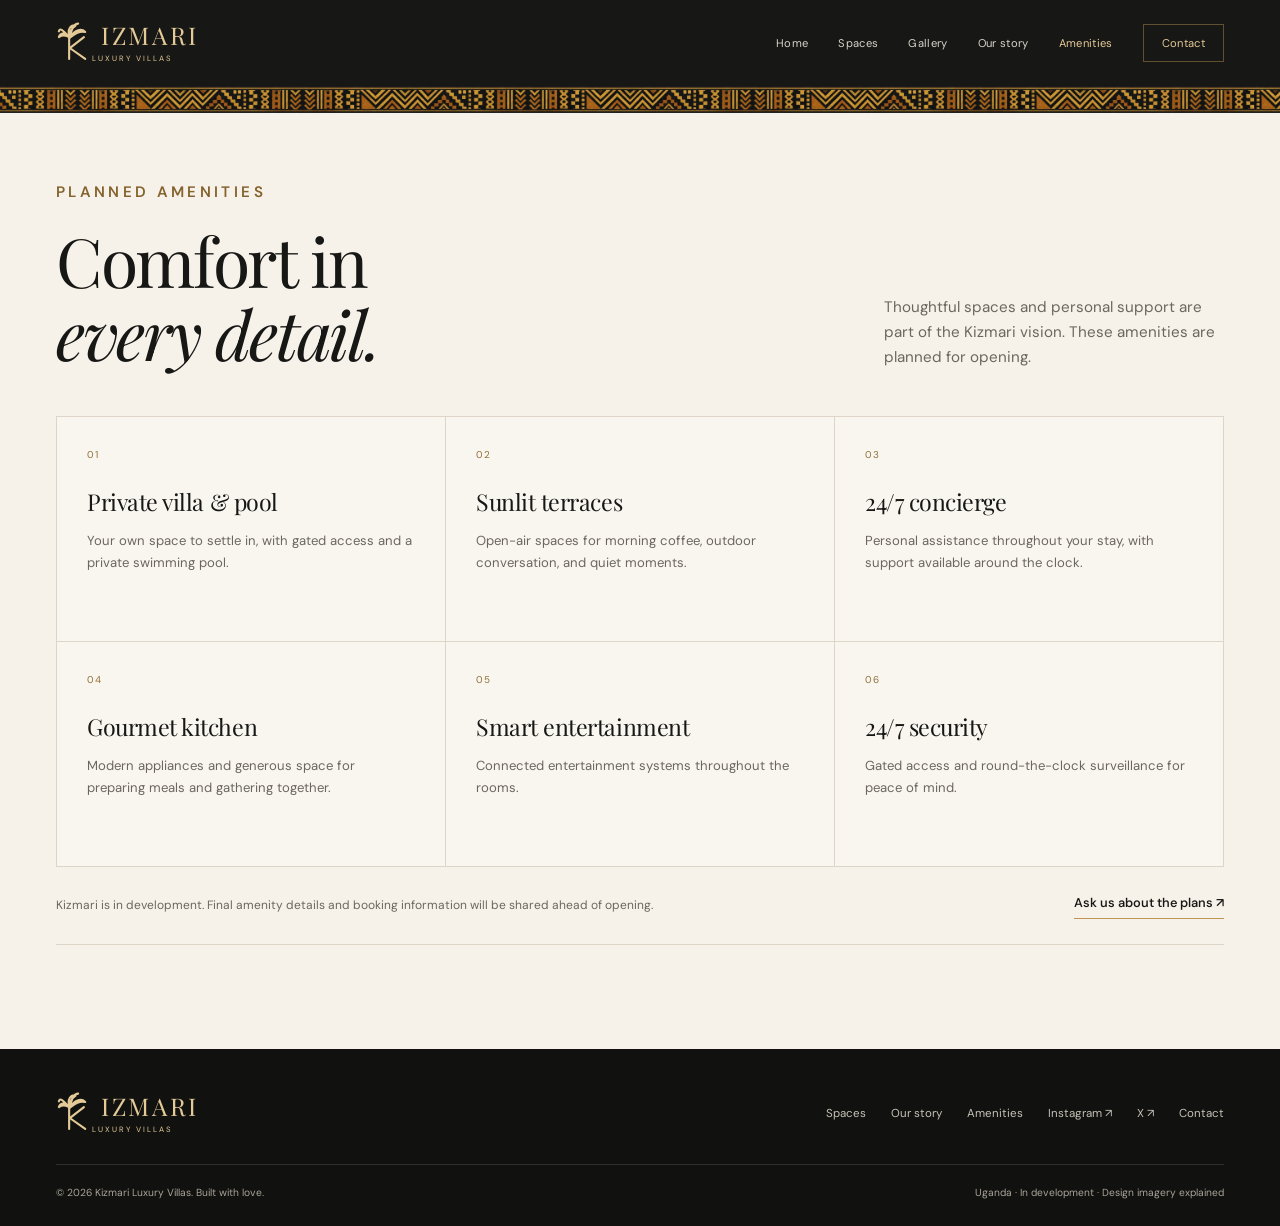
==== amenities.html @ 24302a1a "Revamp Kizmari into separate pages with African-inspired branding Refresh the existing GitHub Pages " ====
<!doctype html><html lang="en"><head><meta charset="utf-8"><meta name="viewport" content="width=device-width,initial-scale=1"><meta name="theme-color" content="#171715"><title>Planned Amenities | Kizmari Luxury Villas</title><meta name="description" content="Discover the planned Kizmari amenities: private villa and pool, sunlit terraces, 24/7 concierge, gourmet kitchen, smart entertainment, and 24/7 security."><link rel="canonical" href="https://kizmariluxuryvillas.com/amenities.html"><meta property="og:type" content="website"><meta property="og:site_name" content="Kizmari Luxury Villas"><meta property="og:title" content="Planned Amenities | Kizmari Luxury Villas"><meta property="og:description" content="Discover the planned Kizmari amenities: private villa and pool, sunlit terraces, 24/7 concierge, gourmet kitchen, smart entertainment, and 24/7 security."><meta property="og:url" content="https://kizmariluxuryvillas.com/amenities.html"><meta property="og:image" content="https://kizmariluxuryvillas.com/kizmari-villa.webp"><meta name="twitter:card" content="summary_large_image"><link rel="icon" href="kizmari-mark.svg" type="image/svg+xml"><link rel="preconnect" href="https://fonts.googleapis.com"><link rel="preconnect" href="https://fonts.gstatic.com" crossorigin><link href="https://fonts.googleapis.com/css2?family=DM+Sans:wght@400;450;500;550;600;650&family=Playfair+Display:ital,wght@0,400;0,500;0,600;1,400;1,500&display=swap" rel="stylesheet"><link rel="stylesheet" href="styles.css"><script src="site.js" defer></script></head><body><a class="skip" href="#main">Skip to content</a><header class="site-header">
    <div class="wrap nav">
      <a class="brand" href="index.html" aria-label="Kizmari Luxury Villas home"><img class="brand-mark" src="kizmari-mark.svg" width="43" height="45" alt="K"><span class="wordmark">IZMARI<small>LUXURY VILLAS</small></span></a>
      <button class="menu-button" type="button" aria-controls="navigation" aria-expanded="false" id="menu-toggle">Menu +</button>
      <nav class="nav-links" id="navigation" aria-label="Main navigation"><a href="index.html">Home</a><a href="spaces.html">Spaces</a><a href="gallery.html">Gallery</a><a href="story.html">Our story</a><a href="amenities.html" aria-current="page">Amenities</a><a href="contact.html" class="nav-contact">Contact</a></nav>
    </div>
    <div class="pattern" aria-hidden="true"></div>
  </header><main class="page-main" id="main"><section class="section" aria-labelledby="amenities-title"><div class="wrap"><div class="section-intro"><div><p class="eyebrow">Planned amenities</p><h1 class="page-title" id="amenities-title">Comfort in<br><em>every detail.</em></h1></div><p>Thoughtful spaces and personal support are part of the Kizmari vision. These amenities are planned for opening.</p></div><div class="amenity-grid">
<article class="amenity"><span class="amenity-number">01</span><h2>Private villa &amp; pool</h2><p>Your own space to settle in, with gated access and a private swimming pool.</p></article>
<article class="amenity"><span class="amenity-number">02</span><h2>Sunlit terraces</h2><p>Open-air spaces for morning coffee, outdoor conversation, and quiet moments.</p></article>
<article class="amenity"><span class="amenity-number">03</span><h2>24/7 concierge</h2><p>Personal assistance throughout your stay, with support available around the clock.</p></article>
<article class="amenity"><span class="amenity-number">04</span><h2>Gourmet kitchen</h2><p>Modern appliances and generous space for preparing meals and gathering together.</p></article>
<article class="amenity"><span class="amenity-number">05</span><h2>Smart entertainment</h2><p>Connected entertainment systems throughout the rooms.</p></article>
<article class="amenity"><span class="amenity-number">06</span><h2>24/7 security</h2><p>Gated access and round-the-clock surveillance for peace of mind.</p></article>
</div><div class="amenities-footer"><p>Kizmari is in development. Final amenity details and booking information will be shared ahead of opening.</p><a class="text-link" href="contact.html">Ask us about the plans ↗</a></div></div></section></main><footer><div class="wrap"><div class="footer-top"><a class="brand" href="index.html" aria-label="Kizmari Luxury Villas home"><img class="brand-mark" src="kizmari-mark.svg" width="43" height="45" alt="K"><span class="wordmark">IZMARI<small>LUXURY VILLAS</small></span></a><nav class="footer-links" aria-label="Footer navigation"><a href="spaces.html">Spaces</a><a href="story.html">Our story</a><a href="amenities.html">Amenities</a><a href="https://www.instagram.com/kizmariluxuryvillas/" target="_blank" rel="noopener noreferrer">Instagram ↗</a><a href="https://x.com/KizmariLuxury" target="_blank" rel="noopener noreferrer">X ↗</a><a href="contact.html">Contact</a></nav></div><div class="footer-bottom"><p>© <span id="copyright-year" style="display:inline">2026</span> Kizmari Luxury Villas. Built with love.</p><span>Uganda · In development · <a href="contact.html#questions">Design imagery explained</a></span></div></div></footer><script type="application/ld+json">{"@context": "https://schema.org", "@type": "Organization", "name": "Kizmari Luxury Villas", "url": "https://kizmariluxuryvillas.com/", "description": "A family villa project taking shape in Uganda.", "email": "hello@kizmariluxuryvillas.com", "sameAs": ["https://www.instagram.com/kizmariluxuryvillas/", "https://x.com/KizmariLuxury"]}</script></body></html>
---- styles.css ----
:root{--ink:#171715;--paper:#f6f2ea;--cream:#eae4d9;--gold:#bd9753;--gold-light:#e4ca97;--muted:#6b675f;--line:#dcd5c8;--serif:'Playfair Display',Georgia,serif;--sans:'DM Sans',Arial,sans-serif}
    *{box-sizing:border-box}html{scroll-behavior:smooth;scroll-padding-top:112px}body{margin:0;background:var(--paper);color:var(--ink);font-family:var(--sans);font-size:16px;line-height:1.65}body.modal-open{overflow:hidden}button,input{font:inherit}button,a{-webkit-tap-highlight-color:transparent}a{color:inherit}button{cursor:pointer}a:focus-visible,button:focus-visible,summary:focus-visible{outline:3px solid var(--gold);outline-offset:6px}img{display:block;width:100%;height:auto}h1,h2,h3,p{margin:0}h1,h2,h3{font-family:var(--serif);font-weight:400}h2{font-size:clamp(2.4rem,4.5vw,4.3rem);line-height:1.15;letter-spacing:-.035em}h2 em{font-weight:400}h3{font-size:1.65rem;line-height:1.25}.wrap{width:min(1280px,calc(100% - 112px));margin:auto}.eyebrow{text-transform:uppercase;font-size:.66rem;font-weight:600;letter-spacing:.22em;line-height:1.5}.gold{color:var(--gold-light)}.section{padding:104px 0}.section-intro{display:flex;align-items:end;justify-content:space-between;gap:40px;margin-bottom:46px}.section-intro h2{max-width:630px}.section-intro p{max-width:340px;color:var(--muted);font-size:.95rem}.section-intro .eyebrow{margin-bottom:20px;color:#84632d}.skip{position:fixed;top:10px;left:10px;z-index:1000;background:var(--paper);padding:10px 20px;transform:translateY(-150%)}.skip:focus{transform:translateY(0)}.button{display:inline-flex;align-items:center;justify-content:center;gap:24px;min-height:49px;padding:13px 24px;border:1px solid var(--gold);font-size:.72rem;font-weight:600;letter-spacing:.06em;text-decoration:none;transition:background .2s,color .2s}.button.filled{background:var(--gold-light);border-color:var(--gold-light);color:var(--ink)}.button.filled:hover{background:#f0dcb7}.button.outline{color:var(--paper);border-color:#ffffff60}.button.outline:hover{background:#ffffff16}.text-link{display:inline-flex;align-items:center;gap:18px;font-size:.8rem;font-weight:550;text-decoration:none;border-bottom:1px solid var(--gold);padding-bottom:5px}.text-link:hover{color:#88622c}.pattern{height:27px;background:var(--ink) url('kizmari-african-print.webp') center/auto 100% repeat-x}.site-header{position:sticky;top:0;z-index:50;background:var(--ink);color:var(--paper)}.nav{display:flex;align-items:center;justify-content:space-between;gap:25px;height:86px}.brand{display:flex;align-items:center;text-decoration:none;gap:2px;flex-shrink:0;color:var(--gold-light)}.brand-mark{width:43px;height:45px;flex-shrink:0}.wordmark{font-family:var(--serif);font-size:1.52rem;letter-spacing:.11em;line-height:1}.wordmark small{display:block;font-family:var(--sans);font-size:.48rem;letter-spacing:.26em;margin:8px 0 0 -36px;text-align:center}.nav-links{display:flex;align-items:center;gap:30px}.nav-links>a{font-size:.7rem;text-decoration:none;letter-spacing:.03em;color:#d7d3ca;white-space:nowrap}.nav-links>a:hover,.nav-links>a[aria-current]{color:var(--gold-light)}.nav-links .nav-contact{border:1px solid #bd975370;padding:9px 18px;color:var(--gold-light)}.menu-button{display:none;color:var(--paper);background:none;border:1px solid #ffffff45;padding:7px 12px;font-size:.8rem}.hero{min-height:min(760px,calc(100svh - 113px));position:relative;background:var(--ink);color:#fff;display:grid;align-items:end;isolation:isolate;overflow:hidden}.hero-image{position:absolute;inset:0;width:100%;height:100%;object-fit:cover;object-position:center 45%;z-index:-2}.hero:after{content:'';position:absolute;inset:0;background:linear-gradient(90deg,rgba(13,15,14,.76),rgba(13,15,14,.28) 65%,rgba(13,15,14,.1)),linear-gradient(0deg,rgba(13,15,14,.5),transparent 50%);z-index:-1}.hero-content{padding:95px 0 72px}.hero-kicker{display:flex;align-items:center;gap:12px;margin-bottom:24px;color:var(--gold-light)}.hero-kicker:before{content:'';width:32px;height:1px;background:var(--gold-light)}h1{font-size:clamp(3.3rem,6.3vw,6.2rem);line-height:1.04;letter-spacing:-.045em;max-width:820px}h1 em{color:#f1ddba}.hero-copy{max-width:420px;margin-top:26px;color:#efeee8;font-size:.95rem}.hero-actions{display:flex;gap:14px;flex-wrap:wrap;margin-top:30px}.hero-bottom{display:flex;justify-content:space-between;align-items:center;margin-top:62px;font-size:.65rem;color:#ddd9d0;gap:24px;letter-spacing:.035em}.hero-note{padding:6px 12px;border:1px solid #ffffff40;border-radius:2px;font-size:.6rem;letter-spacing:.05em}.intro{display:grid;grid-template-columns:1fr 1.6fr;gap:100px;padding:83px 0;border-bottom:1px solid var(--line)}.intro-label{max-width:240px}.intro-label p{font-size:.8rem;color:var(--muted);margin-top:16px}.intro h2{font-size:clamp(2rem,3.2vw,3.15rem)}.intro .body{margin-top:24px;max-width:630px;color:var(--muted);font-size:.95rem}.status-inline{display:flex;gap:8px;align-items:center;margin-top:25px;font-size:.72rem;color:#7d602e}.status-inline:before{content:'';height:5px;width:5px;background:var(--gold);border-radius:50%}.spaces{padding-bottom:85px}.space-grid{display:grid;grid-template-columns:1.3fr 1fr 1fr;gap:24px}.space-card{margin:0}.space-card:first-child{grid-row:span 2}.space-image{position:relative;overflow:hidden;background:var(--cream)}.space-image img{height:215px;object-fit:cover;transition:transform .6s}.space-card:first-child .space-image img{height:550px}.space-card:first-child .space-image{border-radius:140px 140px 0 0}.space-card:hover img{transform:scale(1.035)}.space-card figcaption{padding:16px 0 0}.space-card h3{font-size:1.45rem}.space-card p{font-size:.78rem;color:var(--muted);margin-top:7px;max-width:330px}.image-label{position:absolute;bottom:12px;left:12px;background:#171715dc;color:#f9f5ed;padding:4px 9px;font-size:.56rem;letter-spacing:.04em;z-index:1}.space-note{display:flex;justify-content:space-between;gap:28px;align-items:center;margin-top:36px;border-top:1px solid var(--line);padding-top:23px}.space-note p{max-width:680px;font-size:.75rem;color:var(--muted)}.story-section{background:var(--ink);color:var(--paper);overflow:hidden}.story-grid{display:grid;grid-template-columns:1fr 1fr;gap:90px;align-items:center}.story-visual{position:relative;padding:0 0 36px 28px}.story-visual:before{content:'';position:absolute;left:0;top:32px;bottom:0;width:42%;background:url('kizmari-african-print.webp') center/auto 95px repeat;opacity:.65}.story-visual img{position:relative;height:560px;object-fit:cover;border-radius:200px 200px 0 0}.story-copy .eyebrow{margin-bottom:22px}.story-copy h2{font-size:clamp(2.4rem,4vw,3.9rem)}.story-copy p{font-size:.94rem;color:#c4c0b7;margin-top:25px;max-width:440px}.name-story{margin-top:32px;display:flex;align-items:center;gap:14px;border-top:1px solid #ffffff23;border-bottom:1px solid #ffffff23;padding:20px 0}.name-story span{font-family:var(--serif);font-size:1.5rem}.name-story strong{font-weight:400;color:var(--gold-light)}.name-story .equals{font-family:var(--sans);font-size:.8rem;color:#8b867e}.story-copy .text-link{margin-top:30px;color:var(--gold-light)}.gallery-intro{margin-bottom:28px}.gallery-tools{display:flex;gap:9px;flex-wrap:wrap;align-items:center;margin-bottom:30px}.filter{background:none;border:1px solid var(--line);color:var(--muted);padding:8px 20px;border-radius:30px;font-size:.72rem}.filter[aria-pressed=true]{background:var(--ink);color:var(--paper);border-color:var(--ink)}.filter:hover{border-color:var(--ink)}.gallery-count{margin-left:auto;font-size:.7rem;color:var(--muted)}.gallery-grid{display:grid;grid-template-columns:repeat(3,1fr);gap:22px}.gallery-item{padding:0;background:none;border:0;text-align:left;min-width:0;color:var(--ink)}.gallery-item[hidden]{display:none}.gallery-thumb{display:block;position:relative;overflow:hidden;background:var(--cream)}.gallery-thumb img{height:280px;object-fit:cover;transition:transform .5s}.gallery-item:hover img{transform:scale(1.04)}.expand{position:absolute;right:12px;bottom:12px;background:#f6f2eaf2;color:var(--ink);width:30px;height:30px;display:grid;place-items:center;font-size:1rem;border-radius:50%}.gallery-caption{display:flex;justify-content:space-between;gap:10px;align-items:start;margin-top:11px;font-size:.75rem}.gallery-caption small{color:var(--muted);font-size:.57rem;white-space:nowrap;padding-top:3px}.gallery-note{margin-top:25px;color:var(--muted);font-size:.75rem}.art-section{background:#e9e2d6}.art-grid{display:grid;grid-template-columns:1.1fr 1fr;gap:85px;align-items:center}.art-grid>img{height:490px;object-fit:cover}.art-copy .eyebrow{color:#84632d;margin-bottom:22px}.art-copy p{font-size:.94rem;margin:25px 0 30px;color:var(--muted);max-width:440px}.journey{background:var(--paper)}.journey-grid{display:grid;grid-template-columns:1.15fr 1fr;gap:75px;align-items:center}.journey-video{display:block;width:100%;height:auto;aspect-ratio:16/9;background:var(--ink);object-fit:contain}.video-caption{font-size:.66rem;color:var(--muted);margin-top:12px}.journey-frame{position:relative;display:block;background:var(--ink);color:var(--paper);text-decoration:none;overflow:hidden}.journey-frame img{height:390px;object-fit:cover;opacity:.64;transition:transform .5s}.journey-frame:hover img{transform:scale(1.035)}.play-label{position:absolute;inset:0;display:flex;align-items:center;justify-content:center;gap:13px;font-size:.8rem}.play-circle{width:58px;height:58px;border:1px solid #fff9;border-radius:50%;display:grid;place-items:center}.journey-stamp{position:absolute;left:23px;bottom:20px;font-size:.62rem;letter-spacing:.12em;text-transform:uppercase}.journey-copy .eyebrow{color:#84632d;margin-bottom:20px}.journey-copy p{color:var(--muted);font-size:.94rem;margin-top:24px}.journey-copy .text-link{margin-top:25px}.journey-points{display:flex;gap:24px;margin-top:27px;border-top:1px solid var(--line);padding-top:20px;color:#777064;font-size:.68rem}.faq{border-top:1px solid var(--line);display:grid;grid-template-columns:1fr 1.5fr;gap:90px;padding:76px 0}.faq h2{font-size:2.8rem}.faq .eyebrow{color:#84632d;margin-bottom:17px}.faq details{border-bottom:1px solid var(--line);padding:18px 0}.faq details:first-child{border-top:1px solid var(--line)}.faq summary{list-style:none;display:flex;justify-content:space-between;align-items:center;gap:20px;cursor:pointer;font-size:.88rem;font-weight:500}.faq summary::-webkit-details-marker{display:none}.faq summary:after{content:'+';color:#8b6a32;font-size:1.3rem;font-weight:400}.faq details[open] summary:after{content:'−'}.faq details p{font-size:.83rem;color:var(--muted);padding:14px 32px 4px 0}.contact{background:var(--ink);color:var(--paper);padding:84px 0}.contact-grid{display:grid;grid-template-columns:1.3fr 1fr;gap:70px;align-items:center}.contact h2{font-size:clamp(2.7rem,4.7vw,4.5rem);max-width:600px}.contact .eyebrow{margin-bottom:22px}.contact-copy{border-left:1px solid #ffffff25;padding-left:46px}.contact-copy p{color:#bbb6ad;font-size:.9rem;margin-bottom:23px}.contact-email{display:inline-block;color:var(--gold-light);font-size:clamp(.85rem,1.4vw,1.1rem);text-underline-offset:7px;overflow-wrap:anywhere}.contact-copy small{display:block;font-size:.65rem;margin-top:21px;color:#a7a197}.contact .button{margin-top:24px}footer{background:#111210;color:#c6c1b6;padding:42px 0 24px}.footer-top{display:flex;align-items:center;justify-content:space-between;gap:35px;padding-bottom:28px}.footer-links{display:flex;gap:25px;flex-wrap:wrap;font-size:.72rem}.footer-links a{text-decoration:none}.footer-links a:hover{color:var(--gold-light)}.footer-bottom{border-top:1px solid #ffffff20;padding-top:20px;display:flex;justify-content:space-between;gap:24px;color:#aaa498;font-size:.64rem}.footer-bottom a{text-decoration:none}.dialog{border:1px solid #76694e;background:#171715;color:var(--paper);padding:0;width:min(1100px,calc(100vw - 36px));max-height:94svh}.dialog::backdrop{background:#000c;backdrop-filter:blur(5px)}.dialog-top{display:flex;align-items:center;justify-content:space-between;padding:12px 18px;gap:20px;font-size:.7rem}.dialog-close,.dialog-arrow{border:1px solid #ffffff55;background:transparent;color:var(--paper);min-width:42px;min-height:42px}.dialog img{height:min(70svh,760px);object-fit:contain;background:#0a0a09}.dialog-bottom{display:flex;align-items:center;justify-content:space-between;padding:13px 18px;gap:20px}.dialog-bottom h3{font-size:1.15rem}.dialog-bottom p{font-size:.63rem;color:#c5bcae;margin-top:4px}.dialog-arrows{display:flex;gap:8px;flex-shrink:0}.visually-hidden{position:absolute;width:1px;height:1px;overflow:hidden;clip-path:inset(50%);white-space:nowrap}.reveal{animation:appear .8s both}@keyframes appear{from{opacity:0;transform:translateY(15px)}to{opacity:1;transform:none}}
    @media(min-width:1600px){.hero{min-height:800px}}@media(max-width:1150px){.wrap{width:calc(100% - 72px)}.nav-links{gap:20px}.nav-links>a{font-size:.66rem}.story-grid,.art-grid,.journey-grid{gap:45px}.space-grid{gap:20px}.space-card p{font-size:.75rem}.intro{gap:65px}.contact-grid{gap:45px}.gallery-thumb img{height:230px}}@media(max-width:900px){.wrap{width:calc(100% - 48px)}.nav{height:76px}.pattern{height:22px}html{scroll-padding-top:98px}.menu-button{display:block}.nav-links{display:none;position:absolute;top:76px;left:0;right:0;background:var(--ink);padding:25px 24px 32px;border-top:1px solid #ffffff24;box-shadow:0 12px 20px #0004;z-index:5}.nav-links.open{display:flex;align-items:stretch;flex-direction:column;gap:0}.nav-links>a{padding:12px 0;font-size:.85rem}.nav-links .nav-contact{padding:10px 16px;margin-top:10px;align-self:start}.section{padding:75px 0}.intro{gap:35px;grid-template-columns:1fr 2fr;padding:65px 0}.section-intro{gap:28px}.section-intro p{max-width:260px;font-size:.85rem}.space-grid{grid-template-columns:1fr 1fr}.space-card:first-child{grid-column:span 2;grid-row:auto;display:grid;grid-template-columns:1fr 1fr;align-items:center;gap:35px}.space-card:first-child .space-image img{height:390px}.space-card:first-child .space-image{border-radius:130px 130px 0 0}.space-card:first-child figcaption{padding:0 20px 0 0}.space-card:first-child h3{font-size:2rem}.space-image img{height:260px}.story-grid{gap:35px}.story-visual{padding-left:18px}.story-visual img{height:470px}.story-copy p{font-size:.85rem}.name-story{gap:10px}.name-story span{font-size:1.25rem}.gallery-grid{gap:18px;grid-template-columns:repeat(2,1fr)}.art-grid{gap:35px}.art-grid>img{height:430px}.journey-grid{gap:35px}.journey-frame img{height:420px}.journey-points{gap:14px;flex-wrap:wrap}.faq{gap:40px;grid-template-columns:1fr 1.6fr}.contact-grid{gap:30px}.contact-copy{padding-left:28px}.footer-top{align-items:start}.footer-links{gap:20px}.footer-bottom{font-size:.6rem}}
    @media(max-width:600px){.wrap{width:calc(100% - 40px)}h2{font-size:2.5rem}.section{padding:62px 0}.nav{height:73px}.nav-links{top:73px}.brand-mark{width:36px;height:40px}.wordmark{font-size:1.32rem}.wordmark small{font-size:.43rem;margin-left:-31px}.pattern{height:20px}html{scroll-padding-top:93px}.hero{min-height:690px;min-height:calc(100svh - 93px)}.hero-image{object-position:62% center}.hero:after{background:linear-gradient(0deg,#121410eb,#12141060 75%,#12141020)}.hero-content{padding:75px 0 30px}.hero-kicker{font-size:.57rem;letter-spacing:.17em;margin-bottom:23px}h1{font-size:clamp(3rem,11.3vw,4rem);max-width:390px;line-height:1.07}.hero-copy{font-size:.86rem;max-width:310px;margin-top:23px}.hero-actions{gap:10px;margin-top:25px}.button{padding:12px 18px;gap:15px;font-size:.67rem}.hero-bottom{margin-top:45px;font-size:.6rem;align-items:end}.hero-bottom>span:first-child{max-width:150px}.hero-note{font-size:.52rem;white-space:nowrap;padding:5px 8px}.intro{grid-template-columns:1fr;gap:28px;padding:46px 0}.intro-label{max-width:none;display:flex;justify-content:space-between;gap:25px;align-items:start}.intro-label .eyebrow{font-size:.58rem;max-width:125px}.intro-label p{margin-top:0;text-align:right;font-size:.65rem;max-width:150px}.intro h2{font-size:2rem}.intro .body{font-size:.86rem;margin-top:20px}.status-inline{font-size:.66rem}.section-intro{display:block;margin-bottom:30px}.section-intro .eyebrow{margin-bottom:15px}.section-intro p{max-width:350px;margin-top:20px;font-size:.85rem}.space-grid{gap:28px 16px}.space-card:first-child{display:block}.space-card:first-child .space-image img{height:420px}.space-card:first-child figcaption{padding:17px 0 0}.space-card:first-child h3{font-size:1.5rem}.space-card h3{font-size:1.18rem}.space-card p{font-size:.72rem;line-height:1.6}.space-image img{height:210px}.space-note{display:block;margin-top:26px;padding-top:20px}.space-note p{font-size:.68rem}.space-note .text-link{margin-top:18px}.story-grid{grid-template-columns:1fr;gap:36px}.story-visual{max-width:420px;margin:auto;width:100%;padding-bottom:26px;padding-left:20px}.story-visual img{height:430px}.story-visual:before{top:36px}.story-copy p{max-width:none}.story-copy h2{font-size:2.7rem}.name-story span{font-size:1.5rem}.gallery-tools{gap:7px;margin-bottom:24px}.filter{padding:7px 14px;font-size:.66rem}.gallery-count{flex-basis:100%;margin:10px 0 0}.gallery-grid{gap:23px 13px}.gallery-thumb img{height:185px}.gallery-caption{display:block;font-size:.7rem;line-height:1.4}.gallery-caption small{display:block;font-size:.53rem;margin-top:5px}.gallery-note{font-size:.68rem}.art-grid{grid-template-columns:1fr;gap:30px}.art-grid>img{height:320px}.art-copy h2{font-size:2.6rem}.art-copy p{font-size:.86rem;margin:20px 0 25px}.journey-grid{grid-template-columns:1fr;gap:30px}.journey-frame img{height:330px}.journey-copy h2{font-size:2.6rem}.journey-copy p{font-size:.86rem;margin-top:20px}.journey-points{font-size:.65rem}.faq{grid-template-columns:1fr;gap:30px;padding:55px 0}.faq h2{font-size:2.3rem}.faq summary{font-size:.82rem}.faq details p{font-size:.78rem}.contact{padding:60px 0}.contact-grid{grid-template-columns:1fr;gap:30px}.contact h2{font-size:2.9rem}.contact-copy{padding:25px 0 0;border-left:0;border-top:1px solid #ffffff25}.contact-copy p{font-size:.86rem}.contact-email{font-size:1rem}.footer-top{display:block}.footer-links{margin-top:30px;gap:16px 25px;font-size:.7rem}.footer-bottom{display:block;line-height:1.7}.footer-bottom span{display:block;margin-top:8px}.dialog-bottom{gap:10px}.dialog-bottom h3{font-size:1rem}.dialog-bottom p{font-size:.6rem}.dialog img{height:auto;max-height:66svh}.dialog-arrow{min-width:38px;min-height:38px}}
    @media(prefers-reduced-motion:reduce){html{scroll-behavior:auto}*,*:before,*:after{animation:none!important;transition:none!important}}
  
.page-title{font-family:var(--serif);font-weight:400;color:var(--ink);font-size:clamp(3rem,5.3vw,5rem);line-height:1.08;letter-spacing:-.035em;max-width:720px}.page-title em{color:inherit}.page-main>.section:first-child{padding-top:68px}.home-links{display:flex;gap:30px;flex-wrap:wrap;margin-top:30px}.home-links .text-link{font-size:.75rem}.amenity-grid{display:grid;grid-template-columns:repeat(3,1fr);border-top:1px solid var(--line);border-left:1px solid var(--line)}.amenity{padding:30px;border-right:1px solid var(--line);border-bottom:1px solid var(--line);min-height:225px;background:#f9f6f0}.amenity-number{display:block;font-size:.62rem;letter-spacing:.15em;color:#907038;margin-bottom:25px}.amenity h2{font-size:1.45rem;letter-spacing:-.02em}.amenity p{font-size:.82rem;color:var(--muted);margin-top:15px}.amenities-footer{display:flex;gap:30px;align-items:center;justify-content:space-between;border-bottom:1px solid var(--line);padding:25px 0}.amenities-footer p{font-size:.75rem;max-width:650px;color:var(--muted)}.amenities-footer .text-link{flex-shrink:0}.contact-socials{display:flex;gap:25px;margin-top:30px;font-size:.76rem;color:var(--gold-light)}.contact-socials a{text-decoration:none;border-bottom:1px solid #bd975360}.page-main .contact{min-height:510px;display:flex;align-items:center}.page-main>.story-section:first-child{padding-top:72px}.intro{margin-bottom:70px}.space-note .text-link{flex-shrink:0}@media(max-width:900px){.amenity-grid{grid-template-columns:repeat(2,1fr)}.amenity{padding:25px}.amenities-footer{display:block}.amenities-footer .text-link{margin-top:18px}.page-main>.section:first-child{padding-top:50px}}@media(max-width:600px){.page-title{font-size:2.8rem}.amenity-grid{grid-template-columns:1fr}.amenity{padding:25px;min-height:0}.amenity-number{margin-bottom:15px}.amenity h2{font-size:1.5rem}.amenity p{margin-top:10px}.page-main .contact{min-height:0}.home-links{gap:20px}.page-main>.story-section:first-child{padding-top:44px}.intro{margin-bottom:48px}}
/* Motion supports the content and respects the visitor's preferences. */
.site-header{transition:box-shadow .3s ease}.site-header.is-scrolled{box-shadow:0 5px 24px #0003}.scroll-progress{height:2px;background:var(--gold-light);position:absolute;bottom:0;left:0;width:100%;transform:scaleX(0);transform-origin:left;pointer-events:none;z-index:2}.button span,.text-link span{display:inline-block;transition:transform .25s ease}.button:hover span,.text-link:hover span{transform:translate(3px,-2px)}.filter{transition:background .2s,color .2s,border-color .2s}.amenity{transition:background .25s,box-shadow .25s}.amenity:hover{background:#fffdf8;box-shadow:inset 0 3px var(--gold)}.back-top{position:fixed;bottom:24px;right:24px;z-index:40;width:44px;height:44px;border:1px solid #bd975380;background:var(--ink);color:var(--gold-light);border-radius:50%;box-shadow:0 4px 18px #0002;transition:opacity .2s,transform .2s}.back-top[hidden]{display:none}.back-top:hover{transform:translateY(-3px)}.motion-ready [data-reveal]{opacity:0;transform:translateY(24px);transition:opacity .75s ease,transform .75s cubic-bezier(.22,.61,.36,1);transition-delay:var(--reveal-delay,0ms)}.motion-ready [data-reveal].is-revealed{opacity:1;transform:none}.page-main{animation:page-in .35s ease both}@keyframes page-in{from{opacity:0}to{opacity:1}}@media(prefers-reduced-motion:reduce){.motion-ready [data-reveal]{opacity:1;transform:none}.scroll-progress{display:none}::view-transition-old(root),::view-transition-new(root){animation:none!important}}
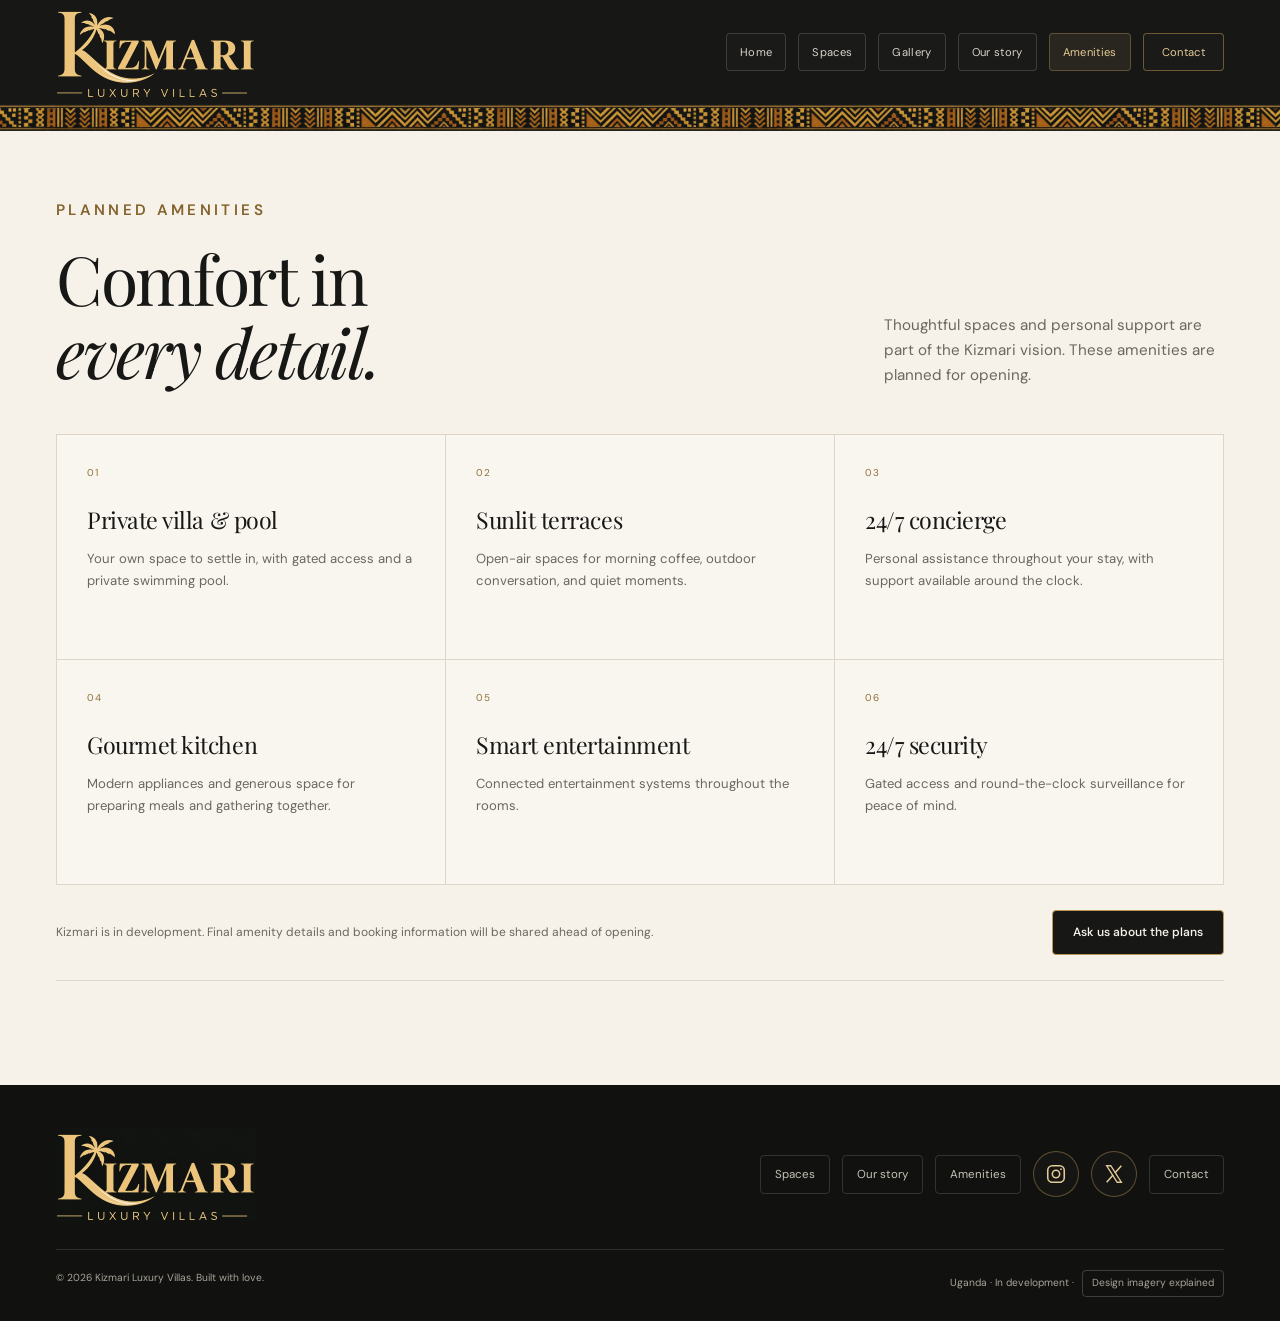
==== commit 8fe1c048: "Restore approved logo and refine navigation Use the exact approved October 18 logo artwork in the he" ====
--- a/amenities.html
+++ b/amenities.html
@@ -1,6 +1,6 @@
-<!doctype html><html lang="en"><head><meta charset="utf-8"><meta name="viewport" content="width=device-width,initial-scale=1"><meta name="theme-color" content="#171715"><title>Planned Amenities | Kizmari Luxury Villas</title><meta name="description" content="Discover the planned Kizmari amenities: private villa and pool, sunlit terraces, 24/7 concierge, gourmet kitchen, smart entertainment, and 24/7 security."><link rel="canonical" href="https://kizmariluxuryvillas.com/amenities.html"><meta property="og:type" content="website"><meta property="og:site_name" content="Kizmari Luxury Villas"><meta property="og:title" content="Planned Amenities | Kizmari Luxury Villas"><meta property="og:description" content="Discover the planned Kizmari amenities: private villa and pool, sunlit terraces, 24/7 concierge, gourmet kitchen, smart entertainment, and 24/7 security."><meta property="og:url" content="https://kizmariluxuryvillas.com/amenities.html"><meta property="og:image" content="https://kizmariluxuryvillas.com/kizmari-villa.webp"><meta name="twitter:card" content="summary_large_image"><link rel="icon" href="kizmari-mark.svg" type="image/svg+xml"><link rel="preconnect" href="https://fonts.googleapis.com"><link rel="preconnect" href="https://fonts.gstatic.com" crossorigin><link href="https://fonts.googleapis.com/css2?family=DM+Sans:wght@400;450;500;550;600;650&family=Playfair+Display:ital,wght@0,400;0,500;0,600;1,400;1,500&display=swap" rel="stylesheet"><link rel="stylesheet" href="styles.css"><script src="site.js" defer></script></head><body><a class="skip" href="#main">Skip to content</a><header class="site-header">
+<!doctype html><html lang="en"><head><meta charset="utf-8"><meta name="viewport" content="width=device-width,initial-scale=1"><meta name="theme-color" content="#171715"><title>Planned Amenities | Kizmari Luxury Villas</title><meta name="description" content="Discover the planned Kizmari amenities: private villa and pool, sunlit terraces, 24/7 concierge, gourmet kitchen, smart entertainment, and 24/7 security."><link rel="canonical" href="https://kizmariluxuryvillas.com/amenities.html"><meta property="og:type" content="website"><meta property="og:site_name" content="Kizmari Luxury Villas"><meta property="og:title" content="Planned Amenities | Kizmari Luxury Villas"><meta property="og:description" content="Discover the planned Kizmari amenities: private villa and pool, sunlit terraces, 24/7 concierge, gourmet kitchen, smart entertainment, and 24/7 security."><meta property="og:url" content="https://kizmariluxuryvillas.com/amenities.html"><meta property="og:image" content="https://kizmariluxuryvillas.com/kizmari-villa.webp"><meta name="twitter:card" content="summary_large_image"><link rel="icon" href="kizmari-official-logo.png" type="image/png"><link rel="preconnect" href="https://fonts.googleapis.com"><link rel="preconnect" href="https://fonts.gstatic.com" crossorigin><link href="https://fonts.googleapis.com/css2?family=DM+Sans:wght@400;450;500;550;600;650&family=Playfair+Display:ital,wght@0,400;0,500;0,600;1,400;1,500&display=swap" rel="stylesheet"><link rel="stylesheet" href="styles.css"><script src="site.js" defer></script></head><body><a class="skip" href="#main">Skip to content</a><header class="site-header">
     <div class="wrap nav">
-      <a class="brand" href="index.html" aria-label="Kizmari Luxury Villas home"><img class="brand-mark" src="kizmari-mark.svg" width="43" height="45" alt="K"><span class="wordmark">IZMARI<small>LUXURY VILLAS</small></span></a>
+      <a class="brand" href="index.html" aria-label="Kizmari Luxury Villas home"><span class="official-logo"><img src="kizmari-official-logo.png" alt="Kizmari Luxury Villas" width="1080" height="1080"></span></a>
       <button class="menu-button" type="button" aria-controls="navigation" aria-expanded="false" id="menu-toggle">Menu +</button>
       <nav class="nav-links" id="navigation" aria-label="Main navigation"><a href="index.html">Home</a><a href="spaces.html">Spaces</a><a href="gallery.html">Gallery</a><a href="story.html">Our story</a><a href="amenities.html" aria-current="page">Amenities</a><a href="contact.html" class="nav-contact">Contact</a></nav>
     </div>
@@ -12,4 +12,4 @@
 <article class="amenity"><span class="amenity-number">04</span><h2>Gourmet kitchen</h2><p>Modern appliances and generous space for preparing meals and gathering together.</p></article>
 <article class="amenity"><span class="amenity-number">05</span><h2>Smart entertainment</h2><p>Connected entertainment systems throughout the rooms.</p></article>
 <article class="amenity"><span class="amenity-number">06</span><h2>24/7 security</h2><p>Gated access and round-the-clock surveillance for peace of mind.</p></article>
-</div><div class="amenities-footer"><p>Kizmari is in development. Final amenity details and booking information will be shared ahead of opening.</p><a class="text-link" href="contact.html">Ask us about the plans ↗</a></div></div></section></main><footer><div class="wrap"><div class="footer-top"><a class="brand" href="index.html" aria-label="Kizmari Luxury Villas home"><img class="brand-mark" src="kizmari-mark.svg" width="43" height="45" alt="K"><span class="wordmark">IZMARI<small>LUXURY VILLAS</small></span></a><nav class="footer-links" aria-label="Footer navigation"><a href="spaces.html">Spaces</a><a href="story.html">Our story</a><a href="amenities.html">Amenities</a><a href="https://www.instagram.com/kizmariluxuryvillas/" target="_blank" rel="noopener noreferrer">Instagram ↗</a><a href="https://x.com/KizmariLuxury" target="_blank" rel="noopener noreferrer">X ↗</a><a href="contact.html">Contact</a></nav></div><div class="footer-bottom"><p>© <span id="copyright-year" style="display:inline">2026</span> Kizmari Luxury Villas. Built with love.</p><span>Uganda · In development · <a href="contact.html#questions">Design imagery explained</a></span></div></div></footer><script type="application/ld+json">{"@context": "https://schema.org", "@type": "Organization", "name": "Kizmari Luxury Villas", "url": "https://kizmariluxuryvillas.com/", "description": "A family villa project taking shape in Uganda.", "email": "hello@kizmariluxuryvillas.com", "sameAs": ["https://www.instagram.com/kizmariluxuryvillas/", "https://x.com/KizmariLuxury"]}</script></body></html>+</div><div class="amenities-footer"><p>Kizmari is in development. Final amenity details and booking information will be shared ahead of opening.</p><a class="text-link" href="contact.html">Ask us about the plans </a></div></div></section></main><footer><div class="wrap"><div class="footer-top"><a class="brand" href="index.html" aria-label="Kizmari Luxury Villas home"><span class="official-logo"><img src="kizmari-official-logo.png" alt="Kizmari Luxury Villas" width="1080" height="1080"></span></a><nav class="footer-links" aria-label="Footer navigation"><a href="spaces.html">Spaces</a><a href="story.html">Our story</a><a href="amenities.html">Amenities</a><a class="social-button" href="https://www.instagram.com/kizmariluxuryvillas/" target="_blank" rel="noopener noreferrer" aria-label="Kizmari Luxury Villas on Instagram"><svg viewBox="0 0 24 24" aria-hidden="true" focusable="false"><rect x="3" y="3" width="18" height="18" rx="5" fill="none" stroke="currentColor" stroke-width="1.7"/><circle cx="12" cy="12" r="4" fill="none" stroke="currentColor" stroke-width="1.7"/><circle cx="17.4" cy="6.7" r="1" fill="currentColor"/></svg><span>Instagram</span></a><a class="social-button" href="https://x.com/KizmariLuxury" target="_blank" rel="noopener noreferrer" aria-label="Kizmari Luxury Villas on X"><svg viewBox="0 0 24 24" aria-hidden="true" focusable="false"><path d="M4 3h4.5L20 21h-4.5L4 3Z" fill="none" stroke="currentColor" stroke-width="1.5"/><path d="m20 3-7 8M4 21l7-8" fill="none" stroke="currentColor" stroke-width="1.7"/></svg><span>X</span></a><a href="contact.html">Contact</a></nav></div><div class="footer-bottom"><p>© <span id="copyright-year" style="display:inline">2026</span> Kizmari Luxury Villas. Built with love.</p><span>Uganda · In development · <a href="contact.html#questions">Design imagery explained</a></span></div></div></footer><script type="application/ld+json">{"@context": "https://schema.org", "@type": "Organization", "name": "Kizmari Luxury Villas", "url": "https://kizmariluxuryvillas.com/", "description": "A family villa project taking shape in Uganda.", "email": "kizmariluxuryvillas@gmail.com", "sameAs": ["https://www.instagram.com/kizmariluxuryvillas/", "https://x.com/KizmariLuxury"]}</script></body></html>
--- a/styles.css
+++ b/styles.css
@@ -8,3 +8,10 @@
 .page-title{font-family:var(--serif);font-weight:400;color:var(--ink);font-size:clamp(3rem,5.3vw,5rem);line-height:1.08;letter-spacing:-.035em;max-width:720px}.page-title em{color:inherit}.page-main>.section:first-child{padding-top:68px}.home-links{display:flex;gap:30px;flex-wrap:wrap;margin-top:30px}.home-links .text-link{font-size:.75rem}.amenity-grid{display:grid;grid-template-columns:repeat(3,1fr);border-top:1px solid var(--line);border-left:1px solid var(--line)}.amenity{padding:30px;border-right:1px solid var(--line);border-bottom:1px solid var(--line);min-height:225px;background:#f9f6f0}.amenity-number{display:block;font-size:.62rem;letter-spacing:.15em;color:#907038;margin-bottom:25px}.amenity h2{font-size:1.45rem;letter-spacing:-.02em}.amenity p{font-size:.82rem;color:var(--muted);margin-top:15px}.amenities-footer{display:flex;gap:30px;align-items:center;justify-content:space-between;border-bottom:1px solid var(--line);padding:25px 0}.amenities-footer p{font-size:.75rem;max-width:650px;color:var(--muted)}.amenities-footer .text-link{flex-shrink:0}.contact-socials{display:flex;gap:25px;margin-top:30px;font-size:.76rem;color:var(--gold-light)}.contact-socials a{text-decoration:none;border-bottom:1px solid #bd975360}.page-main .contact{min-height:510px;display:flex;align-items:center}.page-main>.story-section:first-child{padding-top:72px}.intro{margin-bottom:70px}.space-note .text-link{flex-shrink:0}@media(max-width:900px){.amenity-grid{grid-template-columns:repeat(2,1fr)}.amenity{padding:25px}.amenities-footer{display:block}.amenities-footer .text-link{margin-top:18px}.page-main>.section:first-child{padding-top:50px}}@media(max-width:600px){.page-title{font-size:2.8rem}.amenity-grid{grid-template-columns:1fr}.amenity{padding:25px;min-height:0}.amenity-number{margin-bottom:15px}.amenity h2{font-size:1.5rem}.amenity p{margin-top:10px}.page-main .contact{min-height:0}.home-links{gap:20px}.page-main>.story-section:first-child{padding-top:44px}.intro{margin-bottom:48px}}
 /* Motion supports the content and respects the visitor's preferences. */
 .site-header{transition:box-shadow .3s ease}.site-header.is-scrolled{box-shadow:0 5px 24px #0003}.scroll-progress{height:2px;background:var(--gold-light);position:absolute;bottom:0;left:0;width:100%;transform:scaleX(0);transform-origin:left;pointer-events:none;z-index:2}.button span,.text-link span{display:inline-block;transition:transform .25s ease}.button:hover span,.text-link:hover span{transform:translate(3px,-2px)}.filter{transition:background .2s,color .2s,border-color .2s}.amenity{transition:background .25s,box-shadow .25s}.amenity:hover{background:#fffdf8;box-shadow:inset 0 3px var(--gold)}.back-top{position:fixed;bottom:24px;right:24px;z-index:40;width:44px;height:44px;border:1px solid #bd975380;background:var(--ink);color:var(--gold-light);border-radius:50%;box-shadow:0 4px 18px #0002;transition:opacity .2s,transform .2s}.back-top[hidden]{display:none}.back-top:hover{transform:translateY(-3px)}.motion-ready [data-reveal]{opacity:0;transform:translateY(24px);transition:opacity .75s ease,transform .75s cubic-bezier(.22,.61,.36,1);transition-delay:var(--reveal-delay,0ms)}.motion-ready [data-reveal].is-revealed{opacity:1;transform:none}.page-main{animation:page-in .35s ease both}@keyframes page-in{from{opacity:0}to{opacity:1}}@media(prefers-reduced-motion:reduce){.motion-ready [data-reveal]{opacity:1;transform:none}.scroll-progress{display:none}::view-transition-old(root),::view-transition-new(root){animation:none!important}}
+
+/* Display the approved artwork itself. CSS frames its existing wordmark without redrawing or changing the image. */
+.official-logo{position:relative;display:block;overflow:hidden;width:200px;height:94px;flex-shrink:0}.official-logo img{position:absolute;width:265px;height:265px;max-width:none;left:-37px;top:-82px}.nav{height:104px}.nav-links.open{top:104px}html{scroll-padding-top:131px}.hero{min-height:min(760px,calc(100svh - 131px))}@media(max-width:900px){.nav{height:86px}.nav-links,.nav-links.open{top:86px}.official-logo{width:165px;height:78px}.official-logo img{width:219px;height:219px;left:-30.5px;top:-67.7px}html{scroll-padding-top:108px}}@media(max-width:600px){.nav{height:80px}.nav-links,.nav-links.open{top:80px}.official-logo{width:155px;height:73px}.official-logo img{width:205.4px;height:205.4px;left:-28.7px;top:-63.5px}html{scroll-padding-top:100px}.hero{min-height:calc(100svh - 100px)}}
+
+/* Navigation uses picture cards, icons and buttons, with no decorative arrows. */
+a{text-decoration:none!important}.text-link{min-height:45px;display:inline-flex;align-items:center;justify-content:center;gap:12px;border:1px solid var(--gold);border-radius:4px;background:var(--ink);color:var(--paper);padding:11px 20px;font-size:.75rem;text-align:center;transition:background .2s,color .2s,transform .2s}.text-link:hover{color:var(--ink);background:var(--gold-light);transform:translateY(-2px)}.story-copy .text-link{background:var(--gold-light);color:var(--ink)}.button{border-radius:4px}.button:hover span,.text-link:hover span{transform:none}.nav-links{gap:12px}.nav-links>a{padding:9px 13px;border:1px solid transparent;border-radius:4px}.nav-links>a:hover,.nav-links>a[aria-current]{background:#e4ca9715;border-color:#bd975360}.nav-links .nav-contact{border-color:#bd975380}.footer-links{align-items:center;gap:12px}.footer-links>a{border:1px solid #ffffff24;border-radius:4px;padding:9px 14px;transition:background .2s,border-color .2s}.footer-links>a:hover{background:#e4ca9715;border-color:var(--gold)}.social-button{display:inline-flex!important;align-items:center;justify-content:center;gap:10px;min-height:46px;padding:10px 16px!important;border:1px solid #bd975370!important;border-radius:5px;color:var(--gold-light);background:#ffffff05}.social-button svg{width:22px;height:22px;flex-shrink:0}.social-button:hover{background:#e4ca9718}.footer-links .social-button span{position:absolute;width:1px;height:1px;overflow:hidden;clip-path:inset(50%)}.footer-links .social-button{width:46px;padding:10px!important;border-radius:50%}.contact-socials{gap:12px}.contact-socials a{border-bottom:0}.contact-email{margin:0!important;color:var(--gold-light)!important;overflow-wrap:anywhere}.art-button svg{width:25px;height:25px}.picture-link{display:block;color:inherit}.picture-link:focus-visible{outline:3px solid var(--gold);outline-offset:6px}.space-card:first-child>.picture-link{height:100%}.expand{font-size:.55rem;width:auto;min-width:40px;padding:0 8px;border-radius:4px}.dialog-arrow{padding:9px 14px;min-width:70px;border-radius:4px;font-size:.68rem}.back-top{font-size:.7rem;width:46px}.home-picture-nav{display:grid;grid-template-columns:repeat(3,1fr);gap:24px;margin-top:-20px;margin-bottom:75px}.picture-nav-card{display:block;position:relative;overflow:hidden;background:var(--ink);height:270px;border-radius:5px;isolation:isolate}.picture-nav-card img{height:100%;width:100%;object-fit:cover;transition:transform .65s}.picture-nav-card:after{content:'';position:absolute;inset:0;background:linear-gradient(transparent 35%,#171715d9);z-index:1}.picture-nav-card span{position:absolute;left:22px;right:22px;bottom:22px;z-index:2;color:var(--paper);font-family:var(--serif);font-size:1.5rem}.picture-nav-card:hover img{transform:scale(1.045)}.home-picture-nav .picture-nav-card:nth-child(2) img{object-position:center 35%}.space-card p{min-height:0}@media(max-width:900px){.space-card:first-child{display:block}.space-card:first-child>.picture-link{display:grid;grid-template-columns:1fr 1fr;align-items:center;gap:35px}.nav-links>a{padding:11px 14px}.home-picture-nav{gap:16px}.picture-nav-card{height:235px}.picture-nav-card span{font-size:1.25rem;left:16px;right:16px;bottom:18px}.footer-links{gap:10px}}@media(max-width:600px){.space-card:first-child>.picture-link{display:block}.home-picture-nav{grid-template-columns:1fr;gap:16px;margin-top:-15px;margin-bottom:48px}.picture-nav-card{height:220px}.picture-nav-card span{font-size:1.6rem}.contact-socials .social-button{padding:11px 18px!important}.footer-links>a{font-size:.7rem}.text-link{font-size:.72rem;padding:11px 16px}.dialog-bottom{align-items:start;flex-wrap:wrap}.dialog-arrows{margin-left:auto}.dialog-arrow{min-width:75px}}
+.official-logo{mix-blend-mode:lighten}.official-logo img{width:270px;height:270px;left:-38.75px;top:-83.75px}.nav-links>a{border-color:#ffffff28;background:#ffffff04}.nav-links .nav-contact{border-color:#bd975380}.footer-bottom a{display:inline-block;padding:4px 9px;border:1px solid #ffffff30;border-radius:4px;margin-left:5px}@media(max-width:900px){.official-logo img{width:222.75px;height:222.75px;left:-31.97px;top:-69.09px}}@media(max-width:600px){.official-logo img{width:209.25px;height:209.25px;left:-30.03px;top:-64.91px}}
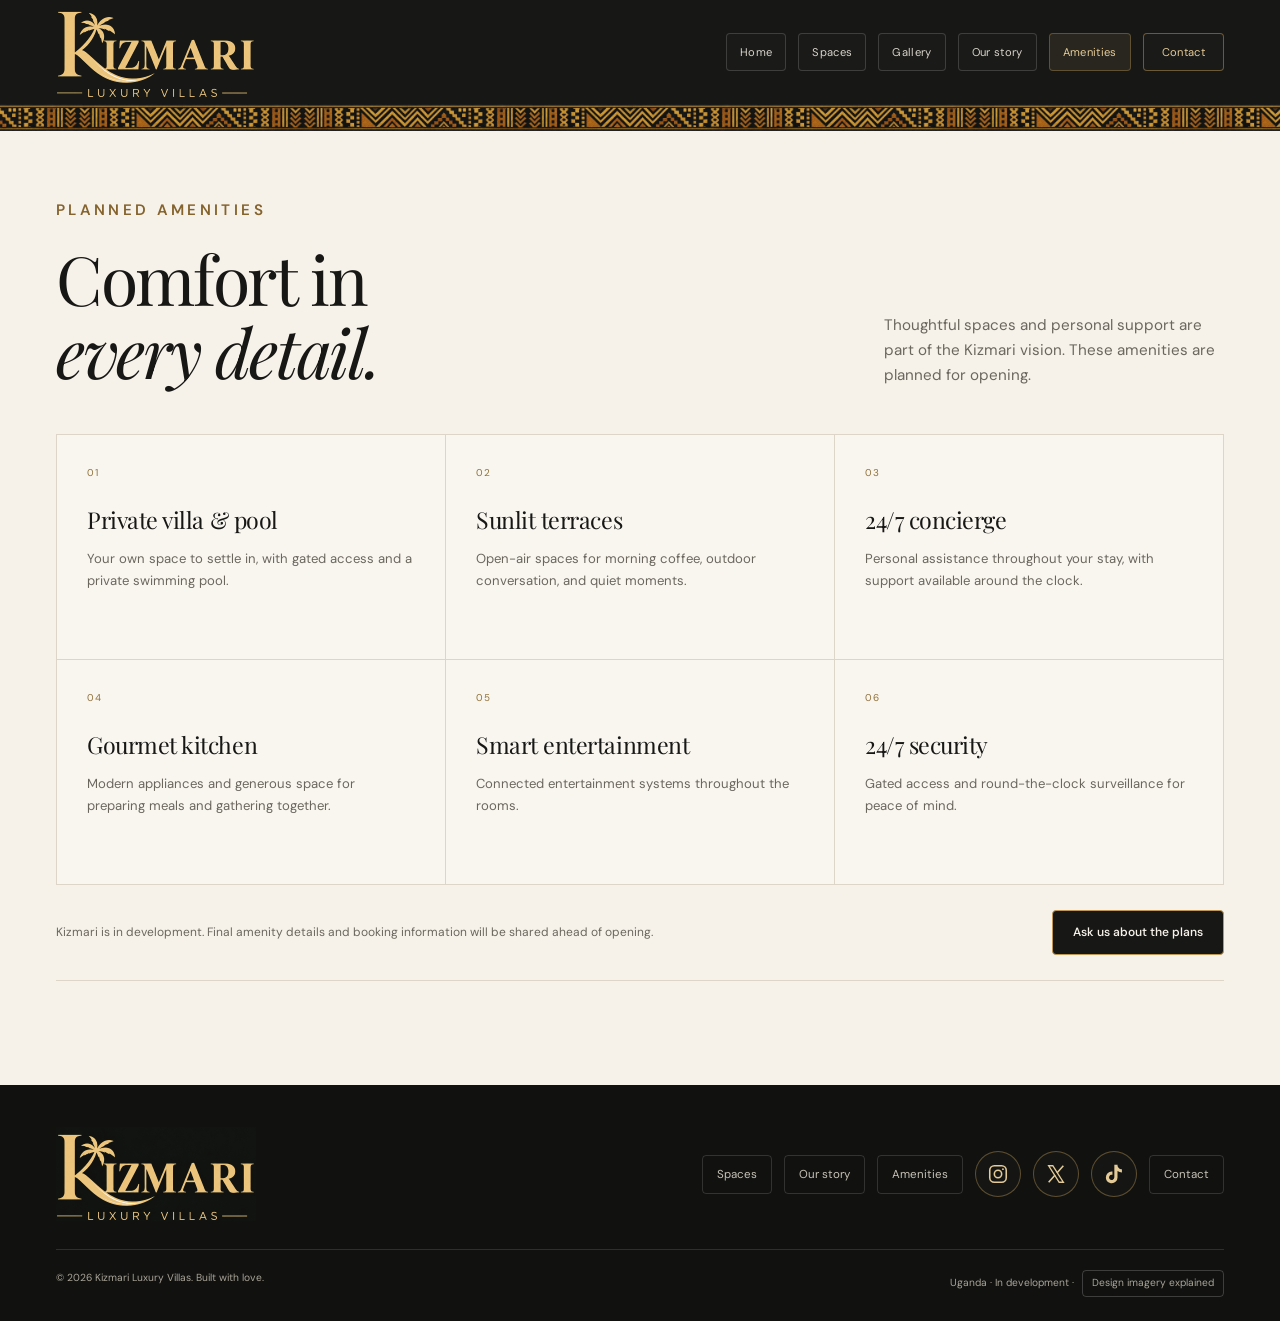
==== commit 17a9ef6e: "Add TikTok social buttons across the website Add the official Kizmari TikTok profile to all six page" ====
--- a/amenities.html
+++ b/amenities.html
@@ -1,6 +1,6 @@
-<!doctype html><html lang="en"><head><meta charset="utf-8"><meta name="viewport" content="width=device-width,initial-scale=1"><meta name="theme-color" content="#171715"><title>Planned Amenities | Kizmari Luxury Villas</title><meta name="description" content="Discover the planned Kizmari amenities: private villa and pool, sunlit terraces, 24/7 concierge, gourmet kitchen, smart entertainment, and 24/7 security."><link rel="canonical" href="https://kizmariluxuryvillas.com/amenities.html"><meta property="og:type" content="website"><meta property="og:site_name" content="Kizmari Luxury Villas"><meta property="og:title" content="Planned Amenities | Kizmari Luxury Villas"><meta property="og:description" content="Discover the planned Kizmari amenities: private villa and pool, sunlit terraces, 24/7 concierge, gourmet kitchen, smart entertainment, and 24/7 security."><meta property="og:url" content="https://kizmariluxuryvillas.com/amenities.html"><meta property="og:image" content="https://kizmariluxuryvillas.com/kizmari-villa.webp"><meta name="twitter:card" content="summary_large_image"><link rel="icon" href="kizmari-official-logo.png" type="image/png"><link rel="preconnect" href="https://fonts.googleapis.com"><link rel="preconnect" href="https://fonts.gstatic.com" crossorigin><link href="https://fonts.googleapis.com/css2?family=DM+Sans:wght@400;450;500;550;600;650&family=Playfair+Display:ital,wght@0,400;0,500;0,600;1,400;1,500&display=swap" rel="stylesheet"><link rel="stylesheet" href="styles.css"><script src="site.js" defer></script></head><body><a class="skip" href="#main">Skip to content</a><header class="site-header">
+<!doctype html><html lang="en"><head><meta charset="utf-8"><meta name="viewport" content="width=device-width,initial-scale=1"><meta name="theme-color" content="#171715"><title>Planned Amenities | Kizmari Luxury Villas</title><meta name="description" content="Discover the planned Kizmari amenities: private villa and pool, sunlit terraces, 24/7 concierge, gourmet kitchen, smart entertainment, and 24/7 security."><link rel="canonical" href="https://kizmariluxuryvillas.com/amenities.html"><meta property="og:type" content="website"><meta property="og:site_name" content="Kizmari Luxury Villas"><meta property="og:title" content="Planned Amenities | Kizmari Luxury Villas"><meta property="og:description" content="Discover the planned Kizmari amenities: private villa and pool, sunlit terraces, 24/7 concierge, gourmet kitchen, smart entertainment, and 24/7 security."><meta property="og:url" content="https://kizmariluxuryvillas.com/amenities.html"><meta property="og:image" content="https://kizmariluxuryvillas.com/kizmari-villa.webp"><meta name="twitter:card" content="summary_large_image"><link rel="icon" href="kizmari-official-logo.png" type="image/png"><link rel="preconnect" href="https://fonts.googleapis.com"><link rel="preconnect" href="https://fonts.gstatic.com" crossorigin><link href="https://fonts.googleapis.com/css2?family=DM+Sans:wght@400;450;500;550;600;650&family=Playfair+Display:ital,wght@0,400;0,500;0,600;1,400;1,500&display=swap" rel="stylesheet"><link rel="stylesheet" href="styles-de2fb0729447.css"><script src="site-c0b2e8eeafc7.js" defer></script><style id="logo-critical">.official-logo{position:relative;display:block;overflow:hidden;width:200px;height:94px;flex-shrink:0;mix-blend-mode:lighten}.official-logo img{position:absolute;width:270px;height:270px;max-width:none;left:-38.75px;top:-83.75px}.nav{height:104px}.nav-links.open{top:104px}@media(max-width:900px){.nav{height:86px}.nav-links,.nav-links.open{top:86px}.official-logo{width:165px;height:78px}.official-logo img{width:222.75px;height:222.75px;left:-31.97px;top:-69.09px}}@media(max-width:600px){.nav{height:80px}.nav-links,.nav-links.open{top:80px}.official-logo{width:155px;height:73px}.official-logo img{width:209.25px;height:209.25px;left:-30.03px;top:-64.91px}}</style></head><body><a class="skip" href="#main">Skip to content</a><header class="site-header">
     <div class="wrap nav">
-      <a class="brand" href="index.html" aria-label="Kizmari Luxury Villas home"><span class="official-logo"><img src="kizmari-official-logo.png" alt="Kizmari Luxury Villas" width="1080" height="1080"></span></a>
+      <a class="brand" href="index.html" aria-label="Kizmari Luxury Villas home"><span class="official-logo"><img src="kizmari-official-logo.png" alt="Kizmari Luxury Villas" width="270" height="270"></span></a>
       <button class="menu-button" type="button" aria-controls="navigation" aria-expanded="false" id="menu-toggle">Menu +</button>
       <nav class="nav-links" id="navigation" aria-label="Main navigation"><a href="index.html">Home</a><a href="spaces.html">Spaces</a><a href="gallery.html">Gallery</a><a href="story.html">Our story</a><a href="amenities.html" aria-current="page">Amenities</a><a href="contact.html" class="nav-contact">Contact</a></nav>
     </div>
@@ -12,4 +12,4 @@
 <article class="amenity"><span class="amenity-number">04</span><h2>Gourmet kitchen</h2><p>Modern appliances and generous space for preparing meals and gathering together.</p></article>
 <article class="amenity"><span class="amenity-number">05</span><h2>Smart entertainment</h2><p>Connected entertainment systems throughout the rooms.</p></article>
 <article class="amenity"><span class="amenity-number">06</span><h2>24/7 security</h2><p>Gated access and round-the-clock surveillance for peace of mind.</p></article>
-</div><div class="amenities-footer"><p>Kizmari is in development. Final amenity details and booking information will be shared ahead of opening.</p><a class="text-link" href="contact.html">Ask us about the plans </a></div></div></section></main><footer><div class="wrap"><div class="footer-top"><a class="brand" href="index.html" aria-label="Kizmari Luxury Villas home"><span class="official-logo"><img src="kizmari-official-logo.png" alt="Kizmari Luxury Villas" width="1080" height="1080"></span></a><nav class="footer-links" aria-label="Footer navigation"><a href="spaces.html">Spaces</a><a href="story.html">Our story</a><a href="amenities.html">Amenities</a><a class="social-button" href="https://www.instagram.com/kizmariluxuryvillas/" target="_blank" rel="noopener noreferrer" aria-label="Kizmari Luxury Villas on Instagram"><svg viewBox="0 0 24 24" aria-hidden="true" focusable="false"><rect x="3" y="3" width="18" height="18" rx="5" fill="none" stroke="currentColor" stroke-width="1.7"/><circle cx="12" cy="12" r="4" fill="none" stroke="currentColor" stroke-width="1.7"/><circle cx="17.4" cy="6.7" r="1" fill="currentColor"/></svg><span>Instagram</span></a><a class="social-button" href="https://x.com/KizmariLuxury" target="_blank" rel="noopener noreferrer" aria-label="Kizmari Luxury Villas on X"><svg viewBox="0 0 24 24" aria-hidden="true" focusable="false"><path d="M4 3h4.5L20 21h-4.5L4 3Z" fill="none" stroke="currentColor" stroke-width="1.5"/><path d="m20 3-7 8M4 21l7-8" fill="none" stroke="currentColor" stroke-width="1.7"/></svg><span>X</span></a><a href="contact.html">Contact</a></nav></div><div class="footer-bottom"><p>© <span id="copyright-year" style="display:inline">2026</span> Kizmari Luxury Villas. Built with love.</p><span>Uganda · In development · <a href="contact.html#questions">Design imagery explained</a></span></div></div></footer><script type="application/ld+json">{"@context": "https://schema.org", "@type": "Organization", "name": "Kizmari Luxury Villas", "url": "https://kizmariluxuryvillas.com/", "description": "A family villa project taking shape in Uganda.", "email": "kizmariluxuryvillas@gmail.com", "sameAs": ["https://www.instagram.com/kizmariluxuryvillas/", "https://x.com/KizmariLuxury"]}</script></body></html>+</div><div class="amenities-footer"><p>Kizmari is in development. Final amenity details and booking information will be shared ahead of opening.</p><a class="text-link" href="contact.html">Ask us about the plans </a></div></div></section></main><footer><div class="wrap"><div class="footer-top"><a class="brand" href="index.html" aria-label="Kizmari Luxury Villas home"><span class="official-logo"><img src="kizmari-official-logo.png" alt="Kizmari Luxury Villas" width="270" height="270"></span></a><nav class="footer-links" aria-label="Footer navigation"><a href="spaces.html">Spaces</a><a href="story.html">Our story</a><a href="amenities.html">Amenities</a><a class="social-button" href="https://www.instagram.com/kizmariluxuryvillas/" target="_blank" rel="noopener noreferrer" aria-label="Kizmari Luxury Villas on Instagram"><svg viewBox="0 0 24 24" aria-hidden="true" focusable="false"><rect x="3" y="3" width="18" height="18" rx="5" fill="none" stroke="currentColor" stroke-width="1.7"/><circle cx="12" cy="12" r="4" fill="none" stroke="currentColor" stroke-width="1.7"/><circle cx="17.4" cy="6.7" r="1" fill="currentColor"/></svg><span>Instagram</span></a><a class="social-button" href="https://x.com/KizmariLuxury" target="_blank" rel="noopener noreferrer" aria-label="Kizmari Luxury Villas on X"><svg viewBox="0 0 24 24" aria-hidden="true" focusable="false"><path d="M4 3h4.5L20 21h-4.5L4 3Z" fill="none" stroke="currentColor" stroke-width="1.5"/><path d="m20 3-7 8M4 21l7-8" fill="none" stroke="currentColor" stroke-width="1.7"/></svg><span>X</span></a><a class="social-button" href="https://www.tiktok.com/@kizmariluxuryvillas" target="_blank" rel="noopener noreferrer" aria-label="Kizmari Luxury Villas on TikTok"><svg viewBox="0 0 24 24" aria-hidden="true" focusable="false"><path fill="currentColor" d="M19.59 6.69a4.83 4.83 0 0 1-3.77-4.25V2h-3.45v13.67a2.89 2.89 0 0 1-5.2 1.74 2.89 2.89 0 0 1 2.31-4.64c.29 0 .57.04.83.13V9.4a6.29 6.29 0 0 0-.84-.05A6.34 6.34 0 0 0 3.14 15.69a6.34 6.34 0 0 0 10.86 4.44 6.3 6.3 0 0 0 1.82-4.44V8.7a8.26 8.26 0 0 0 4.83 1.55V6.81c-.36 0-.72-.04-1.06-.12Z"/></svg><span>TikTok</span></a><a href="contact.html">Contact</a></nav></div><div class="footer-bottom"><p>© <span id="copyright-year" style="display:inline">2026</span> Kizmari Luxury Villas. Built with love.</p><span>Uganda · In development · <a href="contact.html#questions">Design imagery explained</a></span></div></div></footer><script type="application/ld+json">{"@context": "https://schema.org", "@type": "Organization", "name": "Kizmari Luxury Villas", "url": "https://kizmariluxuryvillas.com/", "description": "A family villa project taking shape in Uganda.", "email": "kizmariluxuryvillas@gmail.com", "sameAs": ["https://www.instagram.com/kizmariluxuryvillas/", "https://x.com/KizmariLuxury", "https://www.tiktok.com/@kizmariluxuryvillas"]}</script></body></html>
--- a/styles-de2fb0729447.css
+++ b/styles-de2fb0729447.css
@@ -0,0 +1,17 @@
+
+    :root{--ink:#171715;--paper:#f6f2ea;--cream:#eae4d9;--gold:#bd9753;--gold-light:#e4ca97;--muted:#6b675f;--line:#dcd5c8;--serif:'Playfair Display',Georgia,serif;--sans:'DM Sans',Arial,sans-serif}
+    *{box-sizing:border-box}html{scroll-behavior:smooth;scroll-padding-top:112px}body{margin:0;background:var(--paper);color:var(--ink);font-family:var(--sans);font-size:16px;line-height:1.65}body.modal-open{overflow:hidden}button,input{font:inherit}button,a{-webkit-tap-highlight-color:transparent}a{color:inherit}button{cursor:pointer}a:focus-visible,button:focus-visible,summary:focus-visible{outline:3px solid var(--gold);outline-offset:6px}img{display:block;width:100%;height:auto}h1,h2,h3,p{margin:0}h1,h2,h3{font-family:var(--serif);font-weight:400}h2{font-size:clamp(2.4rem,4.5vw,4.3rem);line-height:1.15;letter-spacing:-.035em}h2 em{font-weight:400}h3{font-size:1.65rem;line-height:1.25}.wrap{width:min(1280px,calc(100% - 112px));margin:auto}.eyebrow{text-transform:uppercase;font-size:.66rem;font-weight:600;letter-spacing:.22em;line-height:1.5}.gold{color:var(--gold-light)}.section{padding:104px 0}.section-intro{display:flex;align-items:end;justify-content:space-between;gap:40px;margin-bottom:46px}.section-intro h2{max-width:630px}.section-intro p{max-width:340px;color:var(--muted);font-size:.95rem}.section-intro .eyebrow{margin-bottom:20px;color:#84632d}.skip{position:fixed;top:10px;left:10px;z-index:1000;background:var(--paper);padding:10px 20px;transform:translateY(-150%)}.skip:focus{transform:translateY(0)}.button{display:inline-flex;align-items:center;justify-content:center;gap:24px;min-height:49px;padding:13px 24px;border:1px solid var(--gold);font-size:.72rem;font-weight:600;letter-spacing:.06em;text-decoration:none;transition:background .2s,color .2s}.button.filled{background:var(--gold-light);border-color:var(--gold-light);color:var(--ink)}.button.filled:hover{background:#f0dcb7}.button.outline{color:var(--paper);border-color:#ffffff60}.button.outline:hover{background:#ffffff16}.text-link{display:inline-flex;align-items:center;gap:18px;font-size:.8rem;font-weight:550;text-decoration:none;border-bottom:1px solid var(--gold);padding-bottom:5px}.text-link:hover{color:#88622c}.pattern{height:27px;background:var(--ink) url('kizmari-african-print.webp') center/auto 100% repeat-x}.site-header{position:sticky;top:0;z-index:50;background:var(--ink);color:var(--paper)}.nav{display:flex;align-items:center;justify-content:space-between;gap:25px;height:86px}.brand{display:flex;align-items:center;text-decoration:none;gap:2px;flex-shrink:0;color:var(--gold-light)}.brand-mark{width:43px;height:45px;flex-shrink:0}.wordmark{font-family:var(--serif);font-size:1.52rem;letter-spacing:.11em;line-height:1}.wordmark small{display:block;font-family:var(--sans);font-size:.48rem;letter-spacing:.26em;margin:8px 0 0 -36px;text-align:center}.nav-links{display:flex;align-items:center;gap:30px}.nav-links>a{font-size:.7rem;text-decoration:none;letter-spacing:.03em;color:#d7d3ca;white-space:nowrap}.nav-links>a:hover,.nav-links>a[aria-current]{color:var(--gold-light)}.nav-links .nav-contact{border:1px solid #bd975370;padding:9px 18px;color:var(--gold-light)}.menu-button{display:none;color:var(--paper);background:none;border:1px solid #ffffff45;padding:7px 12px;font-size:.8rem}.hero{min-height:min(760px,calc(100svh - 113px));position:relative;background:var(--ink);color:#fff;display:grid;align-items:end;isolation:isolate;overflow:hidden}.hero-image{position:absolute;inset:0;width:100%;height:100%;object-fit:cover;object-position:center 45%;z-index:-2}.hero:after{content:'';position:absolute;inset:0;background:linear-gradient(90deg,rgba(13,15,14,.76),rgba(13,15,14,.28) 65%,rgba(13,15,14,.1)),linear-gradient(0deg,rgba(13,15,14,.5),transparent 50%);z-index:-1}.hero-content{padding:95px 0 72px}.hero-kicker{display:flex;align-items:center;gap:12px;margin-bottom:24px;color:var(--gold-light)}.hero-kicker:before{content:'';width:32px;height:1px;background:var(--gold-light)}h1{font-size:clamp(3.3rem,6.3vw,6.2rem);line-height:1.04;letter-spacing:-.045em;max-width:820px}h1 em{color:#f1ddba}.hero-copy{max-width:420px;margin-top:26px;color:#efeee8;font-size:.95rem}.hero-actions{display:flex;gap:14px;flex-wrap:wrap;margin-top:30px}.hero-bottom{display:flex;justify-content:space-between;align-items:center;margin-top:62px;font-size:.65rem;color:#ddd9d0;gap:24px;letter-spacing:.035em}.hero-note{padding:6px 12px;border:1px solid #ffffff40;border-radius:2px;font-size:.6rem;letter-spacing:.05em}.intro{display:grid;grid-template-columns:1fr 1.6fr;gap:100px;padding:83px 0;border-bottom:1px solid var(--line)}.intro-label{max-width:240px}.intro-label p{font-size:.8rem;color:var(--muted);margin-top:16px}.intro h2{font-size:clamp(2rem,3.2vw,3.15rem)}.intro .body{margin-top:24px;max-width:630px;color:var(--muted);font-size:.95rem}.status-inline{display:flex;gap:8px;align-items:center;margin-top:25px;font-size:.72rem;color:#7d602e}.status-inline:before{content:'';height:5px;width:5px;background:var(--gold);border-radius:50%}.spaces{padding-bottom:85px}.space-grid{display:grid;grid-template-columns:1.3fr 1fr 1fr;gap:24px}.space-card{margin:0}.space-card:first-child{grid-row:span 2}.space-image{position:relative;overflow:hidden;background:var(--cream)}.space-image img{height:215px;object-fit:cover;transition:transform .6s}.space-card:first-child .space-image img{height:550px}.space-card:first-child .space-image{border-radius:140px 140px 0 0}.space-card:hover img{transform:scale(1.035)}.space-card figcaption{padding:16px 0 0}.space-card h3{font-size:1.45rem}.space-card p{font-size:.78rem;color:var(--muted);margin-top:7px;max-width:330px}.image-label{position:absolute;bottom:12px;left:12px;background:#171715dc;color:#f9f5ed;padding:4px 9px;font-size:.56rem;letter-spacing:.04em;z-index:1}.space-note{display:flex;justify-content:space-between;gap:28px;align-items:center;margin-top:36px;border-top:1px solid var(--line);padding-top:23px}.space-note p{max-width:680px;font-size:.75rem;color:var(--muted)}.story-section{background:var(--ink);color:var(--paper);overflow:hidden}.story-grid{display:grid;grid-template-columns:1fr 1fr;gap:90px;align-items:center}.story-visual{position:relative;padding:0 0 36px 28px}.story-visual:before{content:'';position:absolute;left:0;top:32px;bottom:0;width:42%;background:url('kizmari-african-print.webp') center/auto 95px repeat;opacity:.65}.story-visual img{position:relative;height:560px;object-fit:cover;border-radius:200px 200px 0 0}.story-copy .eyebrow{margin-bottom:22px}.story-copy h2{font-size:clamp(2.4rem,4vw,3.9rem)}.story-copy p{font-size:.94rem;color:#c4c0b7;margin-top:25px;max-width:440px}.name-story{margin-top:32px;display:flex;align-items:center;gap:14px;border-top:1px solid #ffffff23;border-bottom:1px solid #ffffff23;padding:20px 0}.name-story span{font-family:var(--serif);font-size:1.5rem}.name-story strong{font-weight:400;color:var(--gold-light)}.name-story .equals{font-family:var(--sans);font-size:.8rem;color:#8b867e}.story-copy .text-link{margin-top:30px;color:var(--gold-light)}.gallery-intro{margin-bottom:28px}.gallery-tools{display:flex;gap:9px;flex-wrap:wrap;align-items:center;margin-bottom:30px}.filter{background:none;border:1px solid var(--line);color:var(--muted);padding:8px 20px;border-radius:30px;font-size:.72rem}.filter[aria-pressed=true]{background:var(--ink);color:var(--paper);border-color:var(--ink)}.filter:hover{border-color:var(--ink)}.gallery-count{margin-left:auto;font-size:.7rem;color:var(--muted)}.gallery-grid{display:grid;grid-template-columns:repeat(3,1fr);gap:22px}.gallery-item{padding:0;background:none;border:0;text-align:left;min-width:0;color:var(--ink)}.gallery-item[hidden]{display:none}.gallery-thumb{display:block;position:relative;overflow:hidden;background:var(--cream)}.gallery-thumb img{height:280px;object-fit:cover;transition:transform .5s}.gallery-item:hover img{transform:scale(1.04)}.expand{position:absolute;right:12px;bottom:12px;background:#f6f2eaf2;color:var(--ink);width:30px;height:30px;display:grid;place-items:center;font-size:1rem;border-radius:50%}.gallery-caption{display:flex;justify-content:space-between;gap:10px;align-items:start;margin-top:11px;font-size:.75rem}.gallery-caption small{color:var(--muted);font-size:.57rem;white-space:nowrap;padding-top:3px}.gallery-note{margin-top:25px;color:var(--muted);font-size:.75rem}.art-section{background:#e9e2d6}.art-grid{display:grid;grid-template-columns:1.1fr 1fr;gap:85px;align-items:center}.art-grid>img{height:490px;object-fit:cover}.art-copy .eyebrow{color:#84632d;margin-bottom:22px}.art-copy p{font-size:.94rem;margin:25px 0 30px;color:var(--muted);max-width:440px}.journey{background:var(--paper)}.journey-grid{display:grid;grid-template-columns:1.15fr 1fr;gap:75px;align-items:center}.journey-video{display:block;width:100%;height:auto;aspect-ratio:16/9;background:var(--ink);object-fit:contain}.video-caption{font-size:.66rem;color:var(--muted);margin-top:12px}.journey-frame{position:relative;display:block;background:var(--ink);color:var(--paper);text-decoration:none;overflow:hidden}.journey-frame img{height:390px;object-fit:cover;opacity:.64;transition:transform .5s}.journey-frame:hover img{transform:scale(1.035)}.play-label{position:absolute;inset:0;display:flex;align-items:center;justify-content:center;gap:13px;font-size:.8rem}.play-circle{width:58px;height:58px;border:1px solid #fff9;border-radius:50%;display:grid;place-items:center}.journey-stamp{position:absolute;left:23px;bottom:20px;font-size:.62rem;letter-spacing:.12em;text-transform:uppercase}.journey-copy .eyebrow{color:#84632d;margin-bottom:20px}.journey-copy p{color:var(--muted);font-size:.94rem;margin-top:24px}.journey-copy .text-link{margin-top:25px}.journey-points{display:flex;gap:24px;margin-top:27px;border-top:1px solid var(--line);padding-top:20px;color:#777064;font-size:.68rem}.faq{border-top:1px solid var(--line);display:grid;grid-template-columns:1fr 1.5fr;gap:90px;padding:76px 0}.faq h2{font-size:2.8rem}.faq .eyebrow{color:#84632d;margin-bottom:17px}.faq details{border-bottom:1px solid var(--line);padding:18px 0}.faq details:first-child{border-top:1px solid var(--line)}.faq summary{list-style:none;display:flex;justify-content:space-between;align-items:center;gap:20px;cursor:pointer;font-size:.88rem;font-weight:500}.faq summary::-webkit-details-marker{display:none}.faq summary:after{content:'+';color:#8b6a32;font-size:1.3rem;font-weight:400}.faq details[open] summary:after{content:'−'}.faq details p{font-size:.83rem;color:var(--muted);padding:14px 32px 4px 0}.contact{background:var(--ink);color:var(--paper);padding:84px 0}.contact-grid{display:grid;grid-template-columns:1.3fr 1fr;gap:70px;align-items:center}.contact h2{font-size:clamp(2.7rem,4.7vw,4.5rem);max-width:600px}.contact .eyebrow{margin-bottom:22px}.contact-copy{border-left:1px solid #ffffff25;padding-left:46px}.contact-copy p{color:#bbb6ad;font-size:.9rem;margin-bottom:23px}.contact-email{display:inline-block;color:var(--gold-light);font-size:clamp(.85rem,1.4vw,1.1rem);text-underline-offset:7px;overflow-wrap:anywhere}.contact-copy small{display:block;font-size:.65rem;margin-top:21px;color:#a7a197}.contact .button{margin-top:24px}footer{background:#111210;color:#c6c1b6;padding:42px 0 24px}.footer-top{display:flex;align-items:center;justify-content:space-between;gap:35px;padding-bottom:28px}.footer-links{display:flex;gap:25px;flex-wrap:wrap;font-size:.72rem}.footer-links a{text-decoration:none}.footer-links a:hover{color:var(--gold-light)}.footer-bottom{border-top:1px solid #ffffff20;padding-top:20px;display:flex;justify-content:space-between;gap:24px;color:#aaa498;font-size:.64rem}.footer-bottom a{text-decoration:none}.dialog{border:1px solid #76694e;background:#171715;color:var(--paper);padding:0;width:min(1100px,calc(100vw - 36px));max-height:94svh}.dialog::backdrop{background:#000c;backdrop-filter:blur(5px)}.dialog-top{display:flex;align-items:center;justify-content:space-between;padding:12px 18px;gap:20px;font-size:.7rem}.dialog-close,.dialog-arrow{border:1px solid #ffffff55;background:transparent;color:var(--paper);min-width:42px;min-height:42px}.dialog img{height:min(70svh,760px);object-fit:contain;background:#0a0a09}.dialog-bottom{display:flex;align-items:center;justify-content:space-between;padding:13px 18px;gap:20px}.dialog-bottom h3{font-size:1.15rem}.dialog-bottom p{font-size:.63rem;color:#c5bcae;margin-top:4px}.dialog-arrows{display:flex;gap:8px;flex-shrink:0}.visually-hidden{position:absolute;width:1px;height:1px;overflow:hidden;clip-path:inset(50%);white-space:nowrap}.reveal{animation:appear .8s both}@keyframes appear{from{opacity:0;transform:translateY(15px)}to{opacity:1;transform:none}}
+    @media(min-width:1600px){.hero{min-height:800px}}@media(max-width:1150px){.wrap{width:calc(100% - 72px)}.nav-links{gap:20px}.nav-links>a{font-size:.66rem}.story-grid,.art-grid,.journey-grid{gap:45px}.space-grid{gap:20px}.space-card p{font-size:.75rem}.intro{gap:65px}.contact-grid{gap:45px}.gallery-thumb img{height:230px}}@media(max-width:900px){.wrap{width:calc(100% - 48px)}.nav{height:76px}.pattern{height:22px}html{scroll-padding-top:98px}.menu-button{display:block}.nav-links{display:none;position:absolute;top:76px;left:0;right:0;background:var(--ink);padding:25px 24px 32px;border-top:1px solid #ffffff24;box-shadow:0 12px 20px #0004;z-index:5}.nav-links.open{display:flex;align-items:stretch;flex-direction:column;gap:0}.nav-links>a{padding:12px 0;font-size:.85rem}.nav-links .nav-contact{padding:10px 16px;margin-top:10px;align-self:start}.section{padding:75px 0}.intro{gap:35px;grid-template-columns:1fr 2fr;padding:65px 0}.section-intro{gap:28px}.section-intro p{max-width:260px;font-size:.85rem}.space-grid{grid-template-columns:1fr 1fr}.space-card:first-child{grid-column:span 2;grid-row:auto;display:grid;grid-template-columns:1fr 1fr;align-items:center;gap:35px}.space-card:first-child .space-image img{height:390px}.space-card:first-child .space-image{border-radius:130px 130px 0 0}.space-card:first-child figcaption{padding:0 20px 0 0}.space-card:first-child h3{font-size:2rem}.space-image img{height:260px}.story-grid{gap:35px}.story-visual{padding-left:18px}.story-visual img{height:470px}.story-copy p{font-size:.85rem}.name-story{gap:10px}.name-story span{font-size:1.25rem}.gallery-grid{gap:18px;grid-template-columns:repeat(2,1fr)}.art-grid{gap:35px}.art-grid>img{height:430px}.journey-grid{gap:35px}.journey-frame img{height:420px}.journey-points{gap:14px;flex-wrap:wrap}.faq{gap:40px;grid-template-columns:1fr 1.6fr}.contact-grid{gap:30px}.contact-copy{padding-left:28px}.footer-top{align-items:start}.footer-links{gap:20px}.footer-bottom{font-size:.6rem}}
+    @media(max-width:600px){.wrap{width:calc(100% - 40px)}h2{font-size:2.5rem}.section{padding:62px 0}.nav{height:73px}.nav-links{top:73px}.brand-mark{width:36px;height:40px}.wordmark{font-size:1.32rem}.wordmark small{font-size:.43rem;margin-left:-31px}.pattern{height:20px}html{scroll-padding-top:93px}.hero{min-height:690px;min-height:calc(100svh - 93px)}.hero-image{object-position:62% center}.hero:after{background:linear-gradient(0deg,#121410eb,#12141060 75%,#12141020)}.hero-content{padding:75px 0 30px}.hero-kicker{font-size:.57rem;letter-spacing:.17em;margin-bottom:23px}h1{font-size:clamp(3rem,11.3vw,4rem);max-width:390px;line-height:1.07}.hero-copy{font-size:.86rem;max-width:310px;margin-top:23px}.hero-actions{gap:10px;margin-top:25px}.button{padding:12px 18px;gap:15px;font-size:.67rem}.hero-bottom{margin-top:45px;font-size:.6rem;align-items:end}.hero-bottom>span:first-child{max-width:150px}.hero-note{font-size:.52rem;white-space:nowrap;padding:5px 8px}.intro{grid-template-columns:1fr;gap:28px;padding:46px 0}.intro-label{max-width:none;display:flex;justify-content:space-between;gap:25px;align-items:start}.intro-label .eyebrow{font-size:.58rem;max-width:125px}.intro-label p{margin-top:0;text-align:right;font-size:.65rem;max-width:150px}.intro h2{font-size:2rem}.intro .body{font-size:.86rem;margin-top:20px}.status-inline{font-size:.66rem}.section-intro{display:block;margin-bottom:30px}.section-intro .eyebrow{margin-bottom:15px}.section-intro p{max-width:350px;margin-top:20px;font-size:.85rem}.space-grid{gap:28px 16px}.space-card:first-child{display:block}.space-card:first-child .space-image img{height:420px}.space-card:first-child figcaption{padding:17px 0 0}.space-card:first-child h3{font-size:1.5rem}.space-card h3{font-size:1.18rem}.space-card p{font-size:.72rem;line-height:1.6}.space-image img{height:210px}.space-note{display:block;margin-top:26px;padding-top:20px}.space-note p{font-size:.68rem}.space-note .text-link{margin-top:18px}.story-grid{grid-template-columns:1fr;gap:36px}.story-visual{max-width:420px;margin:auto;width:100%;padding-bottom:26px;padding-left:20px}.story-visual img{height:430px}.story-visual:before{top:36px}.story-copy p{max-width:none}.story-copy h2{font-size:2.7rem}.name-story span{font-size:1.5rem}.gallery-tools{gap:7px;margin-bottom:24px}.filter{padding:7px 14px;font-size:.66rem}.gallery-count{flex-basis:100%;margin:10px 0 0}.gallery-grid{gap:23px 13px}.gallery-thumb img{height:185px}.gallery-caption{display:block;font-size:.7rem;line-height:1.4}.gallery-caption small{display:block;font-size:.53rem;margin-top:5px}.gallery-note{font-size:.68rem}.art-grid{grid-template-columns:1fr;gap:30px}.art-grid>img{height:320px}.art-copy h2{font-size:2.6rem}.art-copy p{font-size:.86rem;margin:20px 0 25px}.journey-grid{grid-template-columns:1fr;gap:30px}.journey-frame img{height:330px}.journey-copy h2{font-size:2.6rem}.journey-copy p{font-size:.86rem;margin-top:20px}.journey-points{font-size:.65rem}.faq{grid-template-columns:1fr;gap:30px;padding:55px 0}.faq h2{font-size:2.3rem}.faq summary{font-size:.82rem}.faq details p{font-size:.78rem}.contact{padding:60px 0}.contact-grid{grid-template-columns:1fr;gap:30px}.contact h2{font-size:2.9rem}.contact-copy{padding:25px 0 0;border-left:0;border-top:1px solid #ffffff25}.contact-copy p{font-size:.86rem}.contact-email{font-size:1rem}.footer-top{display:block}.footer-links{margin-top:30px;gap:16px 25px;font-size:.7rem}.footer-bottom{display:block;line-height:1.7}.footer-bottom span{display:block;margin-top:8px}.dialog-bottom{gap:10px}.dialog-bottom h3{font-size:1rem}.dialog-bottom p{font-size:.6rem}.dialog img{height:auto;max-height:66svh}.dialog-arrow{min-width:38px;min-height:38px}}
+    @media(prefers-reduced-motion:reduce){html{scroll-behavior:auto}*,*:before,*:after{animation:none!important;transition:none!important}}
+  
+.page-title{font-family:var(--serif);font-weight:400;color:var(--ink);font-size:clamp(3rem,5.3vw,5rem);line-height:1.08;letter-spacing:-.035em;max-width:720px}.page-title em{color:inherit}.page-main>.section:first-child{padding-top:68px}.home-links{display:flex;gap:30px;flex-wrap:wrap;margin-top:30px}.home-links .text-link{font-size:.75rem}.amenity-grid{display:grid;grid-template-columns:repeat(3,1fr);border-top:1px solid var(--line);border-left:1px solid var(--line)}.amenity{padding:30px;border-right:1px solid var(--line);border-bottom:1px solid var(--line);min-height:225px;background:#f9f6f0}.amenity-number{display:block;font-size:.62rem;letter-spacing:.15em;color:#907038;margin-bottom:25px}.amenity h2{font-size:1.45rem;letter-spacing:-.02em}.amenity p{font-size:.82rem;color:var(--muted);margin-top:15px}.amenities-footer{display:flex;gap:30px;align-items:center;justify-content:space-between;border-bottom:1px solid var(--line);padding:25px 0}.amenities-footer p{font-size:.75rem;max-width:650px;color:var(--muted)}.amenities-footer .text-link{flex-shrink:0}.contact-socials{display:flex;gap:25px;margin-top:30px;font-size:.76rem;color:var(--gold-light)}.contact-socials a{text-decoration:none;border-bottom:1px solid #bd975360}.page-main .contact{min-height:510px;display:flex;align-items:center}.page-main>.story-section:first-child{padding-top:72px}.intro{margin-bottom:70px}.space-note .text-link{flex-shrink:0}@media(max-width:900px){.amenity-grid{grid-template-columns:repeat(2,1fr)}.amenity{padding:25px}.amenities-footer{display:block}.amenities-footer .text-link{margin-top:18px}.page-main>.section:first-child{padding-top:50px}}@media(max-width:600px){.page-title{font-size:2.8rem}.amenity-grid{grid-template-columns:1fr}.amenity{padding:25px;min-height:0}.amenity-number{margin-bottom:15px}.amenity h2{font-size:1.5rem}.amenity p{margin-top:10px}.page-main .contact{min-height:0}.home-links{gap:20px}.page-main>.story-section:first-child{padding-top:44px}.intro{margin-bottom:48px}}
+/* Motion supports the content and respects the visitor's preferences. */
+.site-header{transition:box-shadow .3s ease}.site-header.is-scrolled{box-shadow:0 5px 24px #0003}.scroll-progress{height:2px;background:var(--gold-light);position:absolute;bottom:0;left:0;width:100%;transform:scaleX(0);transform-origin:left;pointer-events:none;z-index:2}.button span,.text-link span{display:inline-block;transition:transform .25s ease}.button:hover span,.text-link:hover span{transform:translate(3px,-2px)}.filter{transition:background .2s,color .2s,border-color .2s}.amenity{transition:background .25s,box-shadow .25s}.amenity:hover{background:#fffdf8;box-shadow:inset 0 3px var(--gold)}.back-top{position:fixed;bottom:24px;right:24px;z-index:40;width:44px;height:44px;border:1px solid #bd975380;background:var(--ink);color:var(--gold-light);border-radius:50%;box-shadow:0 4px 18px #0002;transition:opacity .2s,transform .2s}.back-top[hidden]{display:none}.back-top:hover{transform:translateY(-3px)}.motion-ready [data-reveal]{opacity:0;transform:translateY(24px);transition:opacity .75s ease,transform .75s cubic-bezier(.22,.61,.36,1);transition-delay:var(--reveal-delay,0ms)}.motion-ready [data-reveal].is-revealed{opacity:1;transform:none}.page-main{animation:page-in .35s ease both}@keyframes page-in{from{opacity:0}to{opacity:1}}@media(prefers-reduced-motion:reduce){.motion-ready [data-reveal]{opacity:1;transform:none}.scroll-progress{display:none}::view-transition-old(root),::view-transition-new(root){animation:none!important}}
+
+/* Display the approved artwork itself. CSS frames its existing wordmark without redrawing or changing the image. */
+.official-logo{position:relative;display:block;overflow:hidden;width:200px;height:94px;flex-shrink:0}.official-logo img{position:absolute;width:265px;height:265px;max-width:none;left:-37px;top:-82px}.nav{height:104px}.nav-links.open{top:104px}html{scroll-padding-top:131px}.hero{min-height:min(760px,calc(100svh - 131px))}@media(max-width:900px){.nav{height:86px}.nav-links,.nav-links.open{top:86px}.official-logo{width:165px;height:78px}.official-logo img{width:219px;height:219px;left:-30.5px;top:-67.7px}html{scroll-padding-top:108px}}@media(max-width:600px){.nav{height:80px}.nav-links,.nav-links.open{top:80px}.official-logo{width:155px;height:73px}.official-logo img{width:205.4px;height:205.4px;left:-28.7px;top:-63.5px}html{scroll-padding-top:100px}.hero{min-height:calc(100svh - 100px)}}
+
+/* Navigation uses picture cards, icons and buttons, with no decorative arrows. */
+a{text-decoration:none!important}.text-link{min-height:45px;display:inline-flex;align-items:center;justify-content:center;gap:12px;border:1px solid var(--gold);border-radius:4px;background:var(--ink);color:var(--paper);padding:11px 20px;font-size:.75rem;text-align:center;transition:background .2s,color .2s,transform .2s}.text-link:hover{color:var(--ink);background:var(--gold-light);transform:translateY(-2px)}.story-copy .text-link{background:var(--gold-light);color:var(--ink)}.button{border-radius:4px}.button:hover span,.text-link:hover span{transform:none}.nav-links{gap:12px}.nav-links>a{padding:9px 13px;border:1px solid transparent;border-radius:4px}.nav-links>a:hover,.nav-links>a[aria-current]{background:#e4ca9715;border-color:#bd975360}.nav-links .nav-contact{border-color:#bd975380}.footer-links{align-items:center;gap:12px}.footer-links>a{border:1px solid #ffffff24;border-radius:4px;padding:9px 14px;transition:background .2s,border-color .2s}.footer-links>a:hover{background:#e4ca9715;border-color:var(--gold)}.social-button{display:inline-flex!important;align-items:center;justify-content:center;gap:10px;min-height:46px;padding:10px 16px!important;border:1px solid #bd975370!important;border-radius:5px;color:var(--gold-light);background:#ffffff05}.social-button svg{width:22px;height:22px;flex-shrink:0}.social-button:hover{background:#e4ca9718}.footer-links .social-button span{position:absolute;width:1px;height:1px;overflow:hidden;clip-path:inset(50%)}.footer-links .social-button{width:46px;padding:10px!important;border-radius:50%}.contact-socials{gap:12px}.contact-socials a{border-bottom:0}.contact-email{margin:0!important;color:var(--gold-light)!important;overflow-wrap:anywhere}.art-button svg{width:25px;height:25px}.picture-link{display:block;color:inherit}.picture-link:focus-visible{outline:3px solid var(--gold);outline-offset:6px}.space-card:first-child>.picture-link{height:100%}.expand{font-size:.55rem;width:auto;min-width:40px;padding:0 8px;border-radius:4px}.dialog-arrow{padding:9px 14px;min-width:70px;border-radius:4px;font-size:.68rem}.back-top{font-size:.7rem;width:46px}.home-picture-nav{display:grid;grid-template-columns:repeat(3,1fr);gap:24px;margin-top:-20px;margin-bottom:75px}.picture-nav-card{display:block;position:relative;overflow:hidden;background:var(--ink);height:270px;border-radius:5px;isolation:isolate}.picture-nav-card img{height:100%;width:100%;object-fit:cover;transition:transform .65s}.picture-nav-card:after{content:'';position:absolute;inset:0;background:linear-gradient(transparent 35%,#171715d9);z-index:1}.picture-nav-card span{position:absolute;left:22px;right:22px;bottom:22px;z-index:2;color:var(--paper);font-family:var(--serif);font-size:1.5rem}.picture-nav-card:hover img{transform:scale(1.045)}.home-picture-nav .picture-nav-card:nth-child(2) img{object-position:center 35%}.space-card p{min-height:0}@media(max-width:900px){.space-card:first-child{display:block}.space-card:first-child>.picture-link{display:grid;grid-template-columns:1fr 1fr;align-items:center;gap:35px}.nav-links>a{padding:11px 14px}.home-picture-nav{gap:16px}.picture-nav-card{height:235px}.picture-nav-card span{font-size:1.25rem;left:16px;right:16px;bottom:18px}.footer-links{gap:10px}}@media(max-width:600px){.space-card:first-child>.picture-link{display:block}.home-picture-nav{grid-template-columns:1fr;gap:16px;margin-top:-15px;margin-bottom:48px}.picture-nav-card{height:220px}.picture-nav-card span{font-size:1.6rem}.contact-socials .social-button{padding:11px 18px!important}.footer-links>a{font-size:.7rem}.text-link{font-size:.72rem;padding:11px 16px}.dialog-bottom{align-items:start;flex-wrap:wrap}.dialog-arrows{margin-left:auto}.dialog-arrow{min-width:75px}}
+.official-logo{mix-blend-mode:lighten}.official-logo img{width:270px;height:270px;left:-38.75px;top:-83.75px}.nav-links>a{border-color:#ffffff28;background:#ffffff04}.nav-links .nav-contact{border-color:#bd975380}.footer-bottom a{display:inline-block;padding:4px 9px;border:1px solid #ffffff30;border-radius:4px;margin-left:5px}@media(max-width:900px){.official-logo img{width:222.75px;height:222.75px;left:-31.97px;top:-69.09px}}@media(max-width:600px){.official-logo img{width:209.25px;height:209.25px;left:-30.03px;top:-64.91px}}
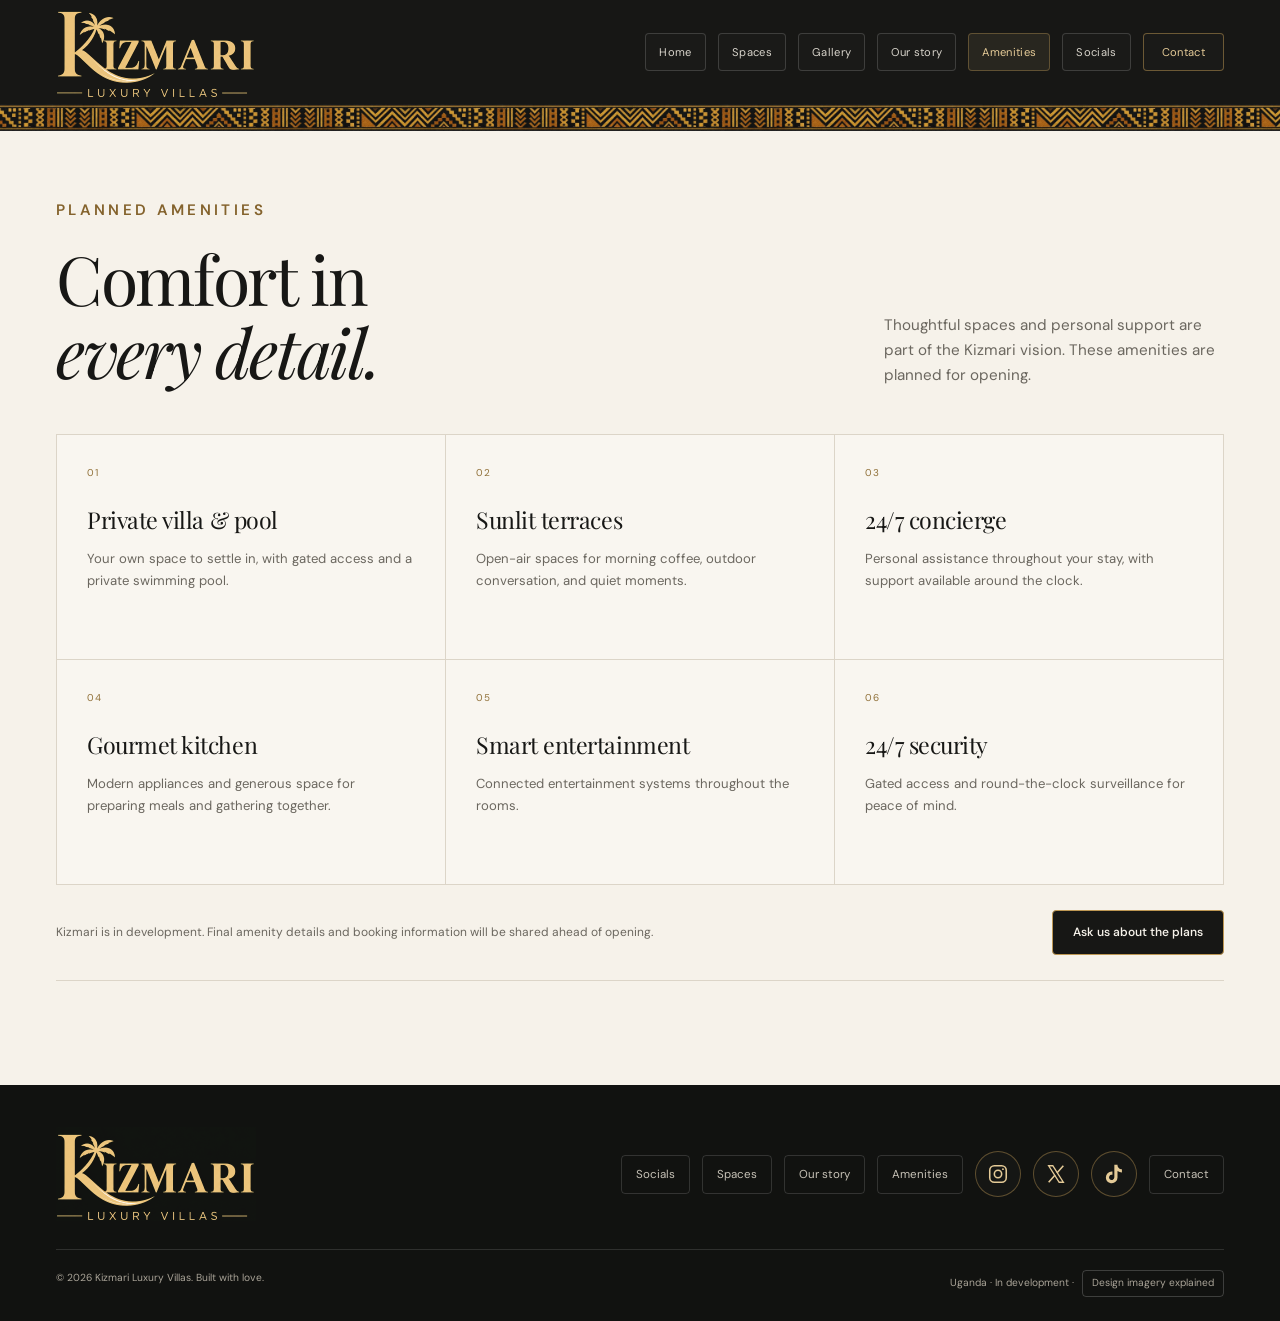
==== commit a570748b: "Add Socials page with embedded Kizmari films Add the introduction, office, and gazebo full episodes " ====
--- a/amenities.html
+++ b/amenities.html
@@ -1,8 +1,8 @@
-<!doctype html><html lang="en"><head><meta charset="utf-8"><meta name="viewport" content="width=device-width,initial-scale=1"><meta name="theme-color" content="#171715"><title>Planned Amenities | Kizmari Luxury Villas</title><meta name="description" content="Discover the planned Kizmari amenities: private villa and pool, sunlit terraces, 24/7 concierge, gourmet kitchen, smart entertainment, and 24/7 security."><link rel="canonical" href="https://kizmariluxuryvillas.com/amenities.html"><meta property="og:type" content="website"><meta property="og:site_name" content="Kizmari Luxury Villas"><meta property="og:title" content="Planned Amenities | Kizmari Luxury Villas"><meta property="og:description" content="Discover the planned Kizmari amenities: private villa and pool, sunlit terraces, 24/7 concierge, gourmet kitchen, smart entertainment, and 24/7 security."><meta property="og:url" content="https://kizmariluxuryvillas.com/amenities.html"><meta property="og:image" content="https://kizmariluxuryvillas.com/kizmari-villa.webp"><meta name="twitter:card" content="summary_large_image"><link rel="icon" href="kizmari-official-logo.png" type="image/png"><link rel="preconnect" href="https://fonts.googleapis.com"><link rel="preconnect" href="https://fonts.gstatic.com" crossorigin><link href="https://fonts.googleapis.com/css2?family=DM+Sans:wght@400;450;500;550;600;650&family=Playfair+Display:ital,wght@0,400;0,500;0,600;1,400;1,500&display=swap" rel="stylesheet"><link rel="stylesheet" href="styles-de2fb0729447.css"><script src="site-c0b2e8eeafc7.js" defer></script><style id="logo-critical">.official-logo{position:relative;display:block;overflow:hidden;width:200px;height:94px;flex-shrink:0;mix-blend-mode:lighten}.official-logo img{position:absolute;width:270px;height:270px;max-width:none;left:-38.75px;top:-83.75px}.nav{height:104px}.nav-links.open{top:104px}@media(max-width:900px){.nav{height:86px}.nav-links,.nav-links.open{top:86px}.official-logo{width:165px;height:78px}.official-logo img{width:222.75px;height:222.75px;left:-31.97px;top:-69.09px}}@media(max-width:600px){.nav{height:80px}.nav-links,.nav-links.open{top:80px}.official-logo{width:155px;height:73px}.official-logo img{width:209.25px;height:209.25px;left:-30.03px;top:-64.91px}}</style></head><body><a class="skip" href="#main">Skip to content</a><header class="site-header">
+<!doctype html><html lang="en"><head><meta charset="utf-8"><meta name="viewport" content="width=device-width,initial-scale=1"><meta name="theme-color" content="#171715"><title>Planned Amenities | Kizmari Luxury Villas</title><meta name="description" content="Discover the planned Kizmari amenities: private villa and pool, sunlit terraces, 24/7 concierge, gourmet kitchen, smart entertainment, and 24/7 security."><link rel="canonical" href="https://kizmariluxuryvillas.com/amenities.html"><meta property="og:type" content="website"><meta property="og:site_name" content="Kizmari Luxury Villas"><meta property="og:title" content="Planned Amenities | Kizmari Luxury Villas"><meta property="og:description" content="Discover the planned Kizmari amenities: private villa and pool, sunlit terraces, 24/7 concierge, gourmet kitchen, smart entertainment, and 24/7 security."><meta property="og:url" content="https://kizmariluxuryvillas.com/amenities.html"><meta property="og:image" content="https://kizmariluxuryvillas.com/kizmari-villa.webp"><meta name="twitter:card" content="summary_large_image"><link rel="icon" href="kizmari-official-logo.png" type="image/png"><link rel="preconnect" href="https://fonts.googleapis.com"><link rel="preconnect" href="https://fonts.gstatic.com" crossorigin><link href="https://fonts.googleapis.com/css2?family=DM+Sans:wght@400;450;500;550;600;650&family=Playfair+Display:ital,wght@0,400;0,500;0,600;1,400;1,500&display=swap" rel="stylesheet"><link rel="stylesheet" href="styles-5b65aebfd31a.css"><script src="site-c0b2e8eeafc7.js" defer></script><style id="logo-critical">.official-logo{position:relative;display:block;overflow:hidden;width:200px;height:94px;flex-shrink:0;mix-blend-mode:lighten}.official-logo img{position:absolute;width:270px;height:270px;max-width:none;left:-38.75px;top:-83.75px}.nav{height:104px}.nav-links.open{top:104px}@media(max-width:900px){.nav{height:86px}.nav-links,.nav-links.open{top:86px}.official-logo{width:165px;height:78px}.official-logo img{width:222.75px;height:222.75px;left:-31.97px;top:-69.09px}}@media(max-width:600px){.nav{height:80px}.nav-links,.nav-links.open{top:80px}.official-logo{width:155px;height:73px}.official-logo img{width:209.25px;height:209.25px;left:-30.03px;top:-64.91px}}</style><link rel="stylesheet" href="socials.css?v=20261112"></head><body><a class="skip" href="#main">Skip to content</a><header class="site-header">
     <div class="wrap nav">
       <a class="brand" href="index.html" aria-label="Kizmari Luxury Villas home"><span class="official-logo"><img src="kizmari-official-logo.png" alt="Kizmari Luxury Villas" width="270" height="270"></span></a>
       <button class="menu-button" type="button" aria-controls="navigation" aria-expanded="false" id="menu-toggle">Menu +</button>
-      <nav class="nav-links" id="navigation" aria-label="Main navigation"><a href="index.html">Home</a><a href="spaces.html">Spaces</a><a href="gallery.html">Gallery</a><a href="story.html">Our story</a><a href="amenities.html" aria-current="page">Amenities</a><a href="contact.html" class="nav-contact">Contact</a></nav>
+      <nav class="nav-links" id="navigation" aria-label="Main navigation"><a href="index.html">Home</a><a href="spaces.html">Spaces</a><a href="gallery.html">Gallery</a><a href="story.html">Our story</a><a href="amenities.html" aria-current="page">Amenities</a><a href="socials.html">Socials</a><a href="contact.html" class="nav-contact">Contact</a></nav>
     </div>
     <div class="pattern" aria-hidden="true"></div>
   </header><main class="page-main" id="main"><section class="section" aria-labelledby="amenities-title"><div class="wrap"><div class="section-intro"><div><p class="eyebrow">Planned amenities</p><h1 class="page-title" id="amenities-title">Comfort in<br><em>every detail.</em></h1></div><p>Thoughtful spaces and personal support are part of the Kizmari vision. These amenities are planned for opening.</p></div><div class="amenity-grid">
@@ -12,4 +12,4 @@
 <article class="amenity"><span class="amenity-number">04</span><h2>Gourmet kitchen</h2><p>Modern appliances and generous space for preparing meals and gathering together.</p></article>
 <article class="amenity"><span class="amenity-number">05</span><h2>Smart entertainment</h2><p>Connected entertainment systems throughout the rooms.</p></article>
 <article class="amenity"><span class="amenity-number">06</span><h2>24/7 security</h2><p>Gated access and round-the-clock surveillance for peace of mind.</p></article>
-</div><div class="amenities-footer"><p>Kizmari is in development. Final amenity details and booking information will be shared ahead of opening.</p><a class="text-link" href="contact.html">Ask us about the plans </a></div></div></section></main><footer><div class="wrap"><div class="footer-top"><a class="brand" href="index.html" aria-label="Kizmari Luxury Villas home"><span class="official-logo"><img src="kizmari-official-logo.png" alt="Kizmari Luxury Villas" width="270" height="270"></span></a><nav class="footer-links" aria-label="Footer navigation"><a href="spaces.html">Spaces</a><a href="story.html">Our story</a><a href="amenities.html">Amenities</a><a class="social-button" href="https://www.instagram.com/kizmariluxuryvillas/" target="_blank" rel="noopener noreferrer" aria-label="Kizmari Luxury Villas on Instagram"><svg viewBox="0 0 24 24" aria-hidden="true" focusable="false"><rect x="3" y="3" width="18" height="18" rx="5" fill="none" stroke="currentColor" stroke-width="1.7"/><circle cx="12" cy="12" r="4" fill="none" stroke="currentColor" stroke-width="1.7"/><circle cx="17.4" cy="6.7" r="1" fill="currentColor"/></svg><span>Instagram</span></a><a class="social-button" href="https://x.com/KizmariLuxury" target="_blank" rel="noopener noreferrer" aria-label="Kizmari Luxury Villas on X"><svg viewBox="0 0 24 24" aria-hidden="true" focusable="false"><path d="M4 3h4.5L20 21h-4.5L4 3Z" fill="none" stroke="currentColor" stroke-width="1.5"/><path d="m20 3-7 8M4 21l7-8" fill="none" stroke="currentColor" stroke-width="1.7"/></svg><span>X</span></a><a class="social-button" href="https://www.tiktok.com/@kizmariluxuryvillas" target="_blank" rel="noopener noreferrer" aria-label="Kizmari Luxury Villas on TikTok"><svg viewBox="0 0 24 24" aria-hidden="true" focusable="false"><path fill="currentColor" d="M19.59 6.69a4.83 4.83 0 0 1-3.77-4.25V2h-3.45v13.67a2.89 2.89 0 0 1-5.2 1.74 2.89 2.89 0 0 1 2.31-4.64c.29 0 .57.04.83.13V9.4a6.29 6.29 0 0 0-.84-.05A6.34 6.34 0 0 0 3.14 15.69a6.34 6.34 0 0 0 10.86 4.44 6.3 6.3 0 0 0 1.82-4.44V8.7a8.26 8.26 0 0 0 4.83 1.55V6.81c-.36 0-.72-.04-1.06-.12Z"/></svg><span>TikTok</span></a><a href="contact.html">Contact</a></nav></div><div class="footer-bottom"><p>© <span id="copyright-year" style="display:inline">2026</span> Kizmari Luxury Villas. Built with love.</p><span>Uganda · In development · <a href="contact.html#questions">Design imagery explained</a></span></div></div></footer><script type="application/ld+json">{"@context": "https://schema.org", "@type": "Organization", "name": "Kizmari Luxury Villas", "url": "https://kizmariluxuryvillas.com/", "description": "A family villa project taking shape in Uganda.", "email": "kizmariluxuryvillas@gmail.com", "sameAs": ["https://www.instagram.com/kizmariluxuryvillas/", "https://x.com/KizmariLuxury", "https://www.tiktok.com/@kizmariluxuryvillas"]}</script></body></html>+</div><div class="amenities-footer"><p>Kizmari is in development. Final amenity details and booking information will be shared ahead of opening.</p><a class="text-link" href="contact.html">Ask us about the plans </a></div></div></section></main><footer><div class="wrap"><div class="footer-top"><a class="brand" href="index.html" aria-label="Kizmari Luxury Villas home"><span class="official-logo"><img src="kizmari-official-logo.png" alt="Kizmari Luxury Villas" width="270" height="270"></span></a><nav class="footer-links" aria-label="Footer navigation"><a href="socials.html">Socials</a><a href="spaces.html">Spaces</a><a href="story.html">Our story</a><a href="amenities.html">Amenities</a><a class="social-button" href="https://www.instagram.com/kizmariluxuryvillas/" target="_blank" rel="noopener noreferrer" aria-label="Kizmari Luxury Villas on Instagram"><svg viewBox="0 0 24 24" aria-hidden="true" focusable="false"><rect x="3" y="3" width="18" height="18" rx="5" fill="none" stroke="currentColor" stroke-width="1.7"/><circle cx="12" cy="12" r="4" fill="none" stroke="currentColor" stroke-width="1.7"/><circle cx="17.4" cy="6.7" r="1" fill="currentColor"/></svg><span>Instagram</span></a><a class="social-button" href="https://x.com/KizmariLuxury" target="_blank" rel="noopener noreferrer" aria-label="Kizmari Luxury Villas on X"><svg viewBox="0 0 24 24" aria-hidden="true" focusable="false"><path d="M4 3h4.5L20 21h-4.5L4 3Z" fill="none" stroke="currentColor" stroke-width="1.5"/><path d="m20 3-7 8M4 21l7-8" fill="none" stroke="currentColor" stroke-width="1.7"/></svg><span>X</span></a><a class="social-button" href="https://www.tiktok.com/@kizmariluxuryvillas" target="_blank" rel="noopener noreferrer" aria-label="Kizmari Luxury Villas on TikTok"><svg viewBox="0 0 24 24" aria-hidden="true" focusable="false"><path fill="currentColor" d="M19.59 6.69a4.83 4.83 0 0 1-3.77-4.25V2h-3.45v13.67a2.89 2.89 0 0 1-5.2 1.74 2.89 2.89 0 0 1 2.31-4.64c.29 0 .57.04.83.13V9.4a6.29 6.29 0 0 0-.84-.05A6.34 6.34 0 0 0 3.14 15.69a6.34 6.34 0 0 0 10.86 4.44 6.3 6.3 0 0 0 1.82-4.44V8.7a8.26 8.26 0 0 0 4.83 1.55V6.81c-.36 0-.72-.04-1.06-.12Z"/></svg><span>TikTok</span></a><a href="contact.html">Contact</a></nav></div><div class="footer-bottom"><p>© <span id="copyright-year" style="display:inline">2026</span> Kizmari Luxury Villas. Built with love.</p><span>Uganda · In development · <a href="contact.html#questions">Design imagery explained</a></span></div></div></footer><script type="application/ld+json">{"@context": "https://schema.org", "@type": "Organization", "name": "Kizmari Luxury Villas", "url": "https://kizmariluxuryvillas.com/", "description": "A family villa project taking shape in Uganda.", "email": "kizmariluxuryvillas@gmail.com", "sameAs": ["https://www.instagram.com/kizmariluxuryvillas/", "https://x.com/KizmariLuxury", "https://www.tiktok.com/@kizmariluxuryvillas"]}</script></body></html>
--- a/styles-5b65aebfd31a.css
+++ b/styles-5b65aebfd31a.css
@@ -0,0 +1,19 @@
+
+    :root{--ink:#171715;--paper:#f6f2ea;--cream:#eae4d9;--gold:#bd9753;--gold-light:#e4ca97;--muted:#6b675f;--line:#dcd5c8;--serif:'Playfair Display',Georgia,serif;--sans:'DM Sans',Arial,sans-serif}
+    *{box-sizing:border-box}html{scroll-behavior:smooth;scroll-padding-top:112px}body{margin:0;background:var(--paper);color:var(--ink);font-family:var(--sans);font-size:16px;line-height:1.65}body.modal-open{overflow:hidden}button,input{font:inherit}button,a{-webkit-tap-highlight-color:transparent}a{color:inherit}button{cursor:pointer}a:focus-visible,button:focus-visible,summary:focus-visible{outline:3px solid var(--gold);outline-offset:6px}img{display:block;width:100%;height:auto}h1,h2,h3,p{margin:0}h1,h2,h3{font-family:var(--serif);font-weight:400}h2{font-size:clamp(2.4rem,4.5vw,4.3rem);line-height:1.15;letter-spacing:-.035em}h2 em{font-weight:400}h3{font-size:1.65rem;line-height:1.25}.wrap{width:min(1280px,calc(100% - 112px));margin:auto}.eyebrow{text-transform:uppercase;font-size:.66rem;font-weight:600;letter-spacing:.22em;line-height:1.5}.gold{color:var(--gold-light)}.section{padding:104px 0}.section-intro{display:flex;align-items:end;justify-content:space-between;gap:40px;margin-bottom:46px}.section-intro h2{max-width:630px}.section-intro p{max-width:340px;color:var(--muted);font-size:.95rem}.section-intro .eyebrow{margin-bottom:20px;color:#84632d}.skip{position:fixed;top:10px;left:10px;z-index:1000;background:var(--paper);padding:10px 20px;transform:translateY(-150%)}.skip:focus{transform:translateY(0)}.button{display:inline-flex;align-items:center;justify-content:center;gap:24px;min-height:49px;padding:13px 24px;border:1px solid var(--gold);font-size:.72rem;font-weight:600;letter-spacing:.06em;text-decoration:none;transition:background .2s,color .2s}.button.filled{background:var(--gold-light);border-color:var(--gold-light);color:var(--ink)}.button.filled:hover{background:#f0dcb7}.button.outline{color:var(--paper);border-color:#ffffff60}.button.outline:hover{background:#ffffff16}.text-link{display:inline-flex;align-items:center;gap:18px;font-size:.8rem;font-weight:550;text-decoration:none;border-bottom:1px solid var(--gold);padding-bottom:5px}.text-link:hover{color:#88622c}.pattern{height:27px;background:var(--ink) url('kizmari-african-print.webp') center/auto 100% repeat-x}.site-header{position:sticky;top:0;z-index:50;background:var(--ink);color:var(--paper)}.nav{display:flex;align-items:center;justify-content:space-between;gap:25px;height:86px}.brand{display:flex;align-items:center;text-decoration:none;gap:2px;flex-shrink:0;color:var(--gold-light)}.brand-mark{width:43px;height:45px;flex-shrink:0}.wordmark{font-family:var(--serif);font-size:1.52rem;letter-spacing:.11em;line-height:1}.wordmark small{display:block;font-family:var(--sans);font-size:.48rem;letter-spacing:.26em;margin:8px 0 0 -36px;text-align:center}.nav-links{display:flex;align-items:center;gap:30px}.nav-links>a{font-size:.7rem;text-decoration:none;letter-spacing:.03em;color:#d7d3ca;white-space:nowrap}.nav-links>a:hover,.nav-links>a[aria-current]{color:var(--gold-light)}.nav-links .nav-contact{border:1px solid #bd975370;padding:9px 18px;color:var(--gold-light)}.menu-button{display:none;color:var(--paper);background:none;border:1px solid #ffffff45;padding:7px 12px;font-size:.8rem}.hero{min-height:min(760px,calc(100svh - 113px));position:relative;background:var(--ink);color:#fff;display:grid;align-items:end;isolation:isolate;overflow:hidden}.hero-image{position:absolute;inset:0;width:100%;height:100%;object-fit:cover;object-position:center 45%;z-index:-2}.hero:after{content:'';position:absolute;inset:0;background:linear-gradient(90deg,rgba(13,15,14,.76),rgba(13,15,14,.28) 65%,rgba(13,15,14,.1)),linear-gradient(0deg,rgba(13,15,14,.5),transparent 50%);z-index:-1}.hero-content{padding:95px 0 72px}.hero-kicker{display:flex;align-items:center;gap:12px;margin-bottom:24px;color:var(--gold-light)}.hero-kicker:before{content:'';width:32px;height:1px;background:var(--gold-light)}h1{font-size:clamp(3.3rem,6.3vw,6.2rem);line-height:1.04;letter-spacing:-.045em;max-width:820px}h1 em{color:#f1ddba}.hero-copy{max-width:420px;margin-top:26px;color:#efeee8;font-size:.95rem}.hero-actions{display:flex;gap:14px;flex-wrap:wrap;margin-top:30px}.hero-bottom{display:flex;justify-content:space-between;align-items:center;margin-top:62px;font-size:.65rem;color:#ddd9d0;gap:24px;letter-spacing:.035em}.hero-note{padding:6px 12px;border:1px solid #ffffff40;border-radius:2px;font-size:.6rem;letter-spacing:.05em}.intro{display:grid;grid-template-columns:1fr 1.6fr;gap:100px;padding:83px 0;border-bottom:1px solid var(--line)}.intro-label{max-width:240px}.intro-label p{font-size:.8rem;color:var(--muted);margin-top:16px}.intro h2{font-size:clamp(2rem,3.2vw,3.15rem)}.intro .body{margin-top:24px;max-width:630px;color:var(--muted);font-size:.95rem}.status-inline{display:flex;gap:8px;align-items:center;margin-top:25px;font-size:.72rem;color:#7d602e}.status-inline:before{content:'';height:5px;width:5px;background:var(--gold);border-radius:50%}.spaces{padding-bottom:85px}.space-grid{display:grid;grid-template-columns:1.3fr 1fr 1fr;gap:24px}.space-card{margin:0}.space-card:first-child{grid-row:span 2}.space-image{position:relative;overflow:hidden;background:var(--cream)}.space-image img{height:215px;object-fit:cover;transition:transform .6s}.space-card:first-child .space-image img{height:550px}.space-card:first-child .space-image{border-radius:140px 140px 0 0}.space-card:hover img{transform:scale(1.035)}.space-card figcaption{padding:16px 0 0}.space-card h3{font-size:1.45rem}.space-card p{font-size:.78rem;color:var(--muted);margin-top:7px;max-width:330px}.image-label{position:absolute;bottom:12px;left:12px;background:#171715dc;color:#f9f5ed;padding:4px 9px;font-size:.56rem;letter-spacing:.04em;z-index:1}.space-note{display:flex;justify-content:space-between;gap:28px;align-items:center;margin-top:36px;border-top:1px solid var(--line);padding-top:23px}.space-note p{max-width:680px;font-size:.75rem;color:var(--muted)}.story-section{background:var(--ink);color:var(--paper);overflow:hidden}.story-grid{display:grid;grid-template-columns:1fr 1fr;gap:90px;align-items:center}.story-visual{position:relative;padding:0 0 36px 28px}.story-visual:before{content:'';position:absolute;left:0;top:32px;bottom:0;width:42%;background:url('kizmari-african-print.webp') center/auto 95px repeat;opacity:.65}.story-visual img{position:relative;height:560px;object-fit:cover;border-radius:200px 200px 0 0}.story-copy .eyebrow{margin-bottom:22px}.story-copy h2{font-size:clamp(2.4rem,4vw,3.9rem)}.story-copy p{font-size:.94rem;color:#c4c0b7;margin-top:25px;max-width:440px}.name-story{margin-top:32px;display:flex;align-items:center;gap:14px;border-top:1px solid #ffffff23;border-bottom:1px solid #ffffff23;padding:20px 0}.name-story span{font-family:var(--serif);font-size:1.5rem}.name-story strong{font-weight:400;color:var(--gold-light)}.name-story .equals{font-family:var(--sans);font-size:.8rem;color:#8b867e}.story-copy .text-link{margin-top:30px;color:var(--gold-light)}.gallery-intro{margin-bottom:28px}.gallery-tools{display:flex;gap:9px;flex-wrap:wrap;align-items:center;margin-bottom:30px}.filter{background:none;border:1px solid var(--line);color:var(--muted);padding:8px 20px;border-radius:30px;font-size:.72rem}.filter[aria-pressed=true]{background:var(--ink);color:var(--paper);border-color:var(--ink)}.filter:hover{border-color:var(--ink)}.gallery-count{margin-left:auto;font-size:.7rem;color:var(--muted)}.gallery-grid{display:grid;grid-template-columns:repeat(3,1fr);gap:22px}.gallery-item{padding:0;background:none;border:0;text-align:left;min-width:0;color:var(--ink)}.gallery-item[hidden]{display:none}.gallery-thumb{display:block;position:relative;overflow:hidden;background:var(--cream)}.gallery-thumb img{height:280px;object-fit:cover;transition:transform .5s}.gallery-item:hover img{transform:scale(1.04)}.expand{position:absolute;right:12px;bottom:12px;background:#f6f2eaf2;color:var(--ink);width:30px;height:30px;display:grid;place-items:center;font-size:1rem;border-radius:50%}.gallery-caption{display:flex;justify-content:space-between;gap:10px;align-items:start;margin-top:11px;font-size:.75rem}.gallery-caption small{color:var(--muted);font-size:.57rem;white-space:nowrap;padding-top:3px}.gallery-note{margin-top:25px;color:var(--muted);font-size:.75rem}.art-section{background:#e9e2d6}.art-grid{display:grid;grid-template-columns:1.1fr 1fr;gap:85px;align-items:center}.art-grid>img{height:490px;object-fit:cover}.art-copy .eyebrow{color:#84632d;margin-bottom:22px}.art-copy p{font-size:.94rem;margin:25px 0 30px;color:var(--muted);max-width:440px}.journey{background:var(--paper)}.journey-grid{display:grid;grid-template-columns:1.15fr 1fr;gap:75px;align-items:center}.journey-video{display:block;width:100%;height:auto;aspect-ratio:16/9;background:var(--ink);object-fit:contain}.video-caption{font-size:.66rem;color:var(--muted);margin-top:12px}.journey-frame{position:relative;display:block;background:var(--ink);color:var(--paper);text-decoration:none;overflow:hidden}.journey-frame img{height:390px;object-fit:cover;opacity:.64;transition:transform .5s}.journey-frame:hover img{transform:scale(1.035)}.play-label{position:absolute;inset:0;display:flex;align-items:center;justify-content:center;gap:13px;font-size:.8rem}.play-circle{width:58px;height:58px;border:1px solid #fff9;border-radius:50%;display:grid;place-items:center}.journey-stamp{position:absolute;left:23px;bottom:20px;font-size:.62rem;letter-spacing:.12em;text-transform:uppercase}.journey-copy .eyebrow{color:#84632d;margin-bottom:20px}.journey-copy p{color:var(--muted);font-size:.94rem;margin-top:24px}.journey-copy .text-link{margin-top:25px}.journey-points{display:flex;gap:24px;margin-top:27px;border-top:1px solid var(--line);padding-top:20px;color:#777064;font-size:.68rem}.faq{border-top:1px solid var(--line);display:grid;grid-template-columns:1fr 1.5fr;gap:90px;padding:76px 0}.faq h2{font-size:2.8rem}.faq .eyebrow{color:#84632d;margin-bottom:17px}.faq details{border-bottom:1px solid var(--line);padding:18px 0}.faq details:first-child{border-top:1px solid var(--line)}.faq summary{list-style:none;display:flex;justify-content:space-between;align-items:center;gap:20px;cursor:pointer;font-size:.88rem;font-weight:500}.faq summary::-webkit-details-marker{display:none}.faq summary:after{content:'+';color:#8b6a32;font-size:1.3rem;font-weight:400}.faq details[open] summary:after{content:'−'}.faq details p{font-size:.83rem;color:var(--muted);padding:14px 32px 4px 0}.contact{background:var(--ink);color:var(--paper);padding:84px 0}.contact-grid{display:grid;grid-template-columns:1.3fr 1fr;gap:70px;align-items:center}.contact h2{font-size:clamp(2.7rem,4.7vw,4.5rem);max-width:600px}.contact .eyebrow{margin-bottom:22px}.contact-copy{border-left:1px solid #ffffff25;padding-left:46px}.contact-copy p{color:#bbb6ad;font-size:.9rem;margin-bottom:23px}.contact-email{display:inline-block;color:var(--gold-light);font-size:clamp(.85rem,1.4vw,1.1rem);text-underline-offset:7px;overflow-wrap:anywhere}.contact-copy small{display:block;font-size:.65rem;margin-top:21px;color:#a7a197}.contact .button{margin-top:24px}footer{background:#111210;color:#c6c1b6;padding:42px 0 24px}.footer-top{display:flex;align-items:center;justify-content:space-between;gap:35px;padding-bottom:28px}.footer-links{display:flex;gap:25px;flex-wrap:wrap;font-size:.72rem}.footer-links a{text-decoration:none}.footer-links a:hover{color:var(--gold-light)}.footer-bottom{border-top:1px solid #ffffff20;padding-top:20px;display:flex;justify-content:space-between;gap:24px;color:#aaa498;font-size:.64rem}.footer-bottom a{text-decoration:none}.dialog{border:1px solid #76694e;background:#171715;color:var(--paper);padding:0;width:min(1100px,calc(100vw - 36px));max-height:94svh}.dialog::backdrop{background:#000c;backdrop-filter:blur(5px)}.dialog-top{display:flex;align-items:center;justify-content:space-between;padding:12px 18px;gap:20px;font-size:.7rem}.dialog-close,.dialog-arrow{border:1px solid #ffffff55;background:transparent;color:var(--paper);min-width:42px;min-height:42px}.dialog img{height:min(70svh,760px);object-fit:contain;background:#0a0a09}.dialog-bottom{display:flex;align-items:center;justify-content:space-between;padding:13px 18px;gap:20px}.dialog-bottom h3{font-size:1.15rem}.dialog-bottom p{font-size:.63rem;color:#c5bcae;margin-top:4px}.dialog-arrows{display:flex;gap:8px;flex-shrink:0}.visually-hidden{position:absolute;width:1px;height:1px;overflow:hidden;clip-path:inset(50%);white-space:nowrap}.reveal{animation:appear .8s both}@keyframes appear{from{opacity:0;transform:translateY(15px)}to{opacity:1;transform:none}}
+    @media(min-width:1600px){.hero{min-height:800px}}@media(max-width:1150px){.wrap{width:calc(100% - 72px)}.nav-links{gap:20px}.nav-links>a{font-size:.66rem}.story-grid,.art-grid,.journey-grid{gap:45px}.space-grid{gap:20px}.space-card p{font-size:.75rem}.intro{gap:65px}.contact-grid{gap:45px}.gallery-thumb img{height:230px}}@media(max-width:900px){.wrap{width:calc(100% - 48px)}.nav{height:76px}.pattern{height:22px}html{scroll-padding-top:98px}.menu-button{display:block}.nav-links{display:none;position:absolute;top:76px;left:0;right:0;background:var(--ink);padding:25px 24px 32px;border-top:1px solid #ffffff24;box-shadow:0 12px 20px #0004;z-index:5}.nav-links.open{display:flex;align-items:stretch;flex-direction:column;gap:0}.nav-links>a{padding:12px 0;font-size:.85rem}.nav-links .nav-contact{padding:10px 16px;margin-top:10px;align-self:start}.section{padding:75px 0}.intro{gap:35px;grid-template-columns:1fr 2fr;padding:65px 0}.section-intro{gap:28px}.section-intro p{max-width:260px;font-size:.85rem}.space-grid{grid-template-columns:1fr 1fr}.space-card:first-child{grid-column:span 2;grid-row:auto;display:grid;grid-template-columns:1fr 1fr;align-items:center;gap:35px}.space-card:first-child .space-image img{height:390px}.space-card:first-child .space-image{border-radius:130px 130px 0 0}.space-card:first-child figcaption{padding:0 20px 0 0}.space-card:first-child h3{font-size:2rem}.space-image img{height:260px}.story-grid{gap:35px}.story-visual{padding-left:18px}.story-visual img{height:470px}.story-copy p{font-size:.85rem}.name-story{gap:10px}.name-story span{font-size:1.25rem}.gallery-grid{gap:18px;grid-template-columns:repeat(2,1fr)}.art-grid{gap:35px}.art-grid>img{height:430px}.journey-grid{gap:35px}.journey-frame img{height:420px}.journey-points{gap:14px;flex-wrap:wrap}.faq{gap:40px;grid-template-columns:1fr 1.6fr}.contact-grid{gap:30px}.contact-copy{padding-left:28px}.footer-top{align-items:start}.footer-links{gap:20px}.footer-bottom{font-size:.6rem}}
+    @media(max-width:600px){.wrap{width:calc(100% - 40px)}h2{font-size:2.5rem}.section{padding:62px 0}.nav{height:73px}.nav-links{top:73px}.brand-mark{width:36px;height:40px}.wordmark{font-size:1.32rem}.wordmark small{font-size:.43rem;margin-left:-31px}.pattern{height:20px}html{scroll-padding-top:93px}.hero{min-height:690px;min-height:calc(100svh - 93px)}.hero-image{object-position:62% center}.hero:after{background:linear-gradient(0deg,#121410eb,#12141060 75%,#12141020)}.hero-content{padding:75px 0 30px}.hero-kicker{font-size:.57rem;letter-spacing:.17em;margin-bottom:23px}h1{font-size:clamp(3rem,11.3vw,4rem);max-width:390px;line-height:1.07}.hero-copy{font-size:.86rem;max-width:310px;margin-top:23px}.hero-actions{gap:10px;margin-top:25px}.button{padding:12px 18px;gap:15px;font-size:.67rem}.hero-bottom{margin-top:45px;font-size:.6rem;align-items:end}.hero-bottom>span:first-child{max-width:150px}.hero-note{font-size:.52rem;white-space:nowrap;padding:5px 8px}.intro{grid-template-columns:1fr;gap:28px;padding:46px 0}.intro-label{max-width:none;display:flex;justify-content:space-between;gap:25px;align-items:start}.intro-label .eyebrow{font-size:.58rem;max-width:125px}.intro-label p{margin-top:0;text-align:right;font-size:.65rem;max-width:150px}.intro h2{font-size:2rem}.intro .body{font-size:.86rem;margin-top:20px}.status-inline{font-size:.66rem}.section-intro{display:block;margin-bottom:30px}.section-intro .eyebrow{margin-bottom:15px}.section-intro p{max-width:350px;margin-top:20px;font-size:.85rem}.space-grid{gap:28px 16px}.space-card:first-child{display:block}.space-card:first-child .space-image img{height:420px}.space-card:first-child figcaption{padding:17px 0 0}.space-card:first-child h3{font-size:1.5rem}.space-card h3{font-size:1.18rem}.space-card p{font-size:.72rem;line-height:1.6}.space-image img{height:210px}.space-note{display:block;margin-top:26px;padding-top:20px}.space-note p{font-size:.68rem}.space-note .text-link{margin-top:18px}.story-grid{grid-template-columns:1fr;gap:36px}.story-visual{max-width:420px;margin:auto;width:100%;padding-bottom:26px;padding-left:20px}.story-visual img{height:430px}.story-visual:before{top:36px}.story-copy p{max-width:none}.story-copy h2{font-size:2.7rem}.name-story span{font-size:1.5rem}.gallery-tools{gap:7px;margin-bottom:24px}.filter{padding:7px 14px;font-size:.66rem}.gallery-count{flex-basis:100%;margin:10px 0 0}.gallery-grid{gap:23px 13px}.gallery-thumb img{height:185px}.gallery-caption{display:block;font-size:.7rem;line-height:1.4}.gallery-caption small{display:block;font-size:.53rem;margin-top:5px}.gallery-note{font-size:.68rem}.art-grid{grid-template-columns:1fr;gap:30px}.art-grid>img{height:320px}.art-copy h2{font-size:2.6rem}.art-copy p{font-size:.86rem;margin:20px 0 25px}.journey-grid{grid-template-columns:1fr;gap:30px}.journey-frame img{height:330px}.journey-copy h2{font-size:2.6rem}.journey-copy p{font-size:.86rem;margin-top:20px}.journey-points{font-size:.65rem}.faq{grid-template-columns:1fr;gap:30px;padding:55px 0}.faq h2{font-size:2.3rem}.faq summary{font-size:.82rem}.faq details p{font-size:.78rem}.contact{padding:60px 0}.contact-grid{grid-template-columns:1fr;gap:30px}.contact h2{font-size:2.9rem}.contact-copy{padding:25px 0 0;border-left:0;border-top:1px solid #ffffff25}.contact-copy p{font-size:.86rem}.contact-email{font-size:1rem}.footer-top{display:block}.footer-links{margin-top:30px;gap:16px 25px;font-size:.7rem}.footer-bottom{display:block;line-height:1.7}.footer-bottom span{display:block;margin-top:8px}.dialog-bottom{gap:10px}.dialog-bottom h3{font-size:1rem}.dialog-bottom p{font-size:.6rem}.dialog img{height:auto;max-height:66svh}.dialog-arrow{min-width:38px;min-height:38px}}
+    @media(prefers-reduced-motion:reduce){html{scroll-behavior:auto}*,*:before,*:after{animation:none!important;transition:none!important}}
+  
+.page-title{font-family:var(--serif);font-weight:400;color:var(--ink);font-size:clamp(3rem,5.3vw,5rem);line-height:1.08;letter-spacing:-.035em;max-width:720px}.page-title em{color:inherit}.page-main>.section:first-child{padding-top:68px}.home-links{display:flex;gap:30px;flex-wrap:wrap;margin-top:30px}.home-links .text-link{font-size:.75rem}.amenity-grid{display:grid;grid-template-columns:repeat(3,1fr);border-top:1px solid var(--line);border-left:1px solid var(--line)}.amenity{padding:30px;border-right:1px solid var(--line);border-bottom:1px solid var(--line);min-height:225px;background:#f9f6f0}.amenity-number{display:block;font-size:.62rem;letter-spacing:.15em;color:#907038;margin-bottom:25px}.amenity h2{font-size:1.45rem;letter-spacing:-.02em}.amenity p{font-size:.82rem;color:var(--muted);margin-top:15px}.amenities-footer{display:flex;gap:30px;align-items:center;justify-content:space-between;border-bottom:1px solid var(--line);padding:25px 0}.amenities-footer p{font-size:.75rem;max-width:650px;color:var(--muted)}.amenities-footer .text-link{flex-shrink:0}.contact-socials{display:flex;gap:25px;margin-top:30px;font-size:.76rem;color:var(--gold-light)}.contact-socials a{text-decoration:none;border-bottom:1px solid #bd975360}.page-main .contact{min-height:510px;display:flex;align-items:center}.page-main>.story-section:first-child{padding-top:72px}.intro{margin-bottom:70px}.space-note .text-link{flex-shrink:0}@media(max-width:900px){.amenity-grid{grid-template-columns:repeat(2,1fr)}.amenity{padding:25px}.amenities-footer{display:block}.amenities-footer .text-link{margin-top:18px}.page-main>.section:first-child{padding-top:50px}}@media(max-width:600px){.page-title{font-size:2.8rem}.amenity-grid{grid-template-columns:1fr}.amenity{padding:25px;min-height:0}.amenity-number{margin-bottom:15px}.amenity h2{font-size:1.5rem}.amenity p{margin-top:10px}.page-main .contact{min-height:0}.home-links{gap:20px}.page-main>.story-section:first-child{padding-top:44px}.intro{margin-bottom:48px}}
+/* Motion supports the content and respects the visitor's preferences. */
+.site-header{transition:box-shadow .3s ease}.site-header.is-scrolled{box-shadow:0 5px 24px #0003}.scroll-progress{height:2px;background:var(--gold-light);position:absolute;bottom:0;left:0;width:100%;transform:scaleX(0);transform-origin:left;pointer-events:none;z-index:2}.button span,.text-link span{display:inline-block;transition:transform .25s ease}.button:hover span,.text-link:hover span{transform:translate(3px,-2px)}.filter{transition:background .2s,color .2s,border-color .2s}.amenity{transition:background .25s,box-shadow .25s}.amenity:hover{background:#fffdf8;box-shadow:inset 0 3px var(--gold)}.back-top{position:fixed;bottom:24px;right:24px;z-index:40;width:44px;height:44px;border:1px solid #bd975380;background:var(--ink);color:var(--gold-light);border-radius:50%;box-shadow:0 4px 18px #0002;transition:opacity .2s,transform .2s}.back-top[hidden]{display:none}.back-top:hover{transform:translateY(-3px)}.motion-ready [data-reveal]{opacity:0;transform:translateY(24px);transition:opacity .75s ease,transform .75s cubic-bezier(.22,.61,.36,1);transition-delay:var(--reveal-delay,0ms)}.motion-ready [data-reveal].is-revealed{opacity:1;transform:none}.page-main{animation:page-in .35s ease both}@keyframes page-in{from{opacity:0}to{opacity:1}}@media(prefers-reduced-motion:reduce){.motion-ready [data-reveal]{opacity:1;transform:none}.scroll-progress{display:none}::view-transition-old(root),::view-transition-new(root){animation:none!important}}
+
+/* Display the approved artwork itself. CSS frames its existing wordmark without redrawing or changing the image. */
+.official-logo{position:relative;display:block;overflow:hidden;width:200px;height:94px;flex-shrink:0}.official-logo img{position:absolute;width:265px;height:265px;max-width:none;left:-37px;top:-82px}.nav{height:104px}.nav-links.open{top:104px}html{scroll-padding-top:131px}.hero{min-height:min(760px,calc(100svh - 131px))}@media(max-width:900px){.nav{height:86px}.nav-links,.nav-links.open{top:86px}.official-logo{width:165px;height:78px}.official-logo img{width:219px;height:219px;left:-30.5px;top:-67.7px}html{scroll-padding-top:108px}}@media(max-width:600px){.nav{height:80px}.nav-links,.nav-links.open{top:80px}.official-logo{width:155px;height:73px}.official-logo img{width:205.4px;height:205.4px;left:-28.7px;top:-63.5px}html{scroll-padding-top:100px}.hero{min-height:calc(100svh - 100px)}}
+
+/* Navigation uses picture cards, icons and buttons, with no decorative arrows. */
+a{text-decoration:none!important}.text-link{min-height:45px;display:inline-flex;align-items:center;justify-content:center;gap:12px;border:1px solid var(--gold);border-radius:4px;background:var(--ink);color:var(--paper);padding:11px 20px;font-size:.75rem;text-align:center;transition:background .2s,color .2s,transform .2s}.text-link:hover{color:var(--ink);background:var(--gold-light);transform:translateY(-2px)}.story-copy .text-link{background:var(--gold-light);color:var(--ink)}.button{border-radius:4px}.button:hover span,.text-link:hover span{transform:none}.nav-links{gap:12px}.nav-links>a{padding:9px 13px;border:1px solid transparent;border-radius:4px}.nav-links>a:hover,.nav-links>a[aria-current]{background:#e4ca9715;border-color:#bd975360}.nav-links .nav-contact{border-color:#bd975380}.footer-links{align-items:center;gap:12px}.footer-links>a{border:1px solid #ffffff24;border-radius:4px;padding:9px 14px;transition:background .2s,border-color .2s}.footer-links>a:hover{background:#e4ca9715;border-color:var(--gold)}.social-button{display:inline-flex!important;align-items:center;justify-content:center;gap:10px;min-height:46px;padding:10px 16px!important;border:1px solid #bd975370!important;border-radius:5px;color:var(--gold-light);background:#ffffff05}.social-button svg{width:22px;height:22px;flex-shrink:0}.social-button:hover{background:#e4ca9718}.footer-links .social-button span{position:absolute;width:1px;height:1px;overflow:hidden;clip-path:inset(50%)}.footer-links .social-button{width:46px;padding:10px!important;border-radius:50%}.contact-socials{gap:12px}.contact-socials a{border-bottom:0}.contact-email{margin:0!important;color:var(--gold-light)!important;overflow-wrap:anywhere}.art-button svg{width:25px;height:25px}.picture-link{display:block;color:inherit}.picture-link:focus-visible{outline:3px solid var(--gold);outline-offset:6px}.space-card:first-child>.picture-link{height:100%}.expand{font-size:.55rem;width:auto;min-width:40px;padding:0 8px;border-radius:4px}.dialog-arrow{padding:9px 14px;min-width:70px;border-radius:4px;font-size:.68rem}.back-top{font-size:.7rem;width:46px}.home-picture-nav{display:grid;grid-template-columns:repeat(3,1fr);gap:24px;margin-top:-20px;margin-bottom:75px}.picture-nav-card{display:block;position:relative;overflow:hidden;background:var(--ink);height:270px;border-radius:5px;isolation:isolate}.picture-nav-card img{height:100%;width:100%;object-fit:cover;transition:transform .65s}.picture-nav-card:after{content:'';position:absolute;inset:0;background:linear-gradient(transparent 35%,#171715d9);z-index:1}.picture-nav-card span{position:absolute;left:22px;right:22px;bottom:22px;z-index:2;color:var(--paper);font-family:var(--serif);font-size:1.5rem}.picture-nav-card:hover img{transform:scale(1.045)}.home-picture-nav .picture-nav-card:nth-child(2) img{object-position:center 35%}.space-card p{min-height:0}@media(max-width:900px){.space-card:first-child{display:block}.space-card:first-child>.picture-link{display:grid;grid-template-columns:1fr 1fr;align-items:center;gap:35px}.nav-links>a{padding:11px 14px}.home-picture-nav{gap:16px}.picture-nav-card{height:235px}.picture-nav-card span{font-size:1.25rem;left:16px;right:16px;bottom:18px}.footer-links{gap:10px}}@media(max-width:600px){.space-card:first-child>.picture-link{display:block}.home-picture-nav{grid-template-columns:1fr;gap:16px;margin-top:-15px;margin-bottom:48px}.picture-nav-card{height:220px}.picture-nav-card span{font-size:1.6rem}.contact-socials .social-button{padding:11px 18px!important}.footer-links>a{font-size:.7rem}.text-link{font-size:.72rem;padding:11px 16px}.dialog-bottom{align-items:start;flex-wrap:wrap}.dialog-arrows{margin-left:auto}.dialog-arrow{min-width:75px}}
+.official-logo{mix-blend-mode:lighten}.official-logo img{width:270px;height:270px;left:-38.75px;top:-83.75px}.nav-links>a{border-color:#ffffff28;background:#ffffff04}.nav-links .nav-contact{border-color:#bd975380}.footer-bottom a{display:inline-block;padding:4px 9px;border:1px solid #ffffff30;border-radius:4px;margin-left:5px}@media(max-width:900px){.official-logo img{width:222.75px;height:222.75px;left:-31.97px;top:-69.09px}}@media(max-width:600px){.official-logo img{width:209.25px;height:209.25px;left:-30.03px;top:-64.91px}}
+
+.home-film{grid-template-columns:minmax(0,.9fr) minmax(0,1.25fr);gap:56px;align-items:center}.film-copy,.film-player{min-width:0}.film-copy>.eyebrow{color:#84632d;margin-bottom:20px}.film-player{background:var(--ink);border:1px solid #bd975360;border-radius:7px;overflow:hidden;box-shadow:0 18px 45px #17171512}.film-frame{display:block;width:100%;height:auto;aspect-ratio:16/9;border:0}@media(max-width:900px){.home-film{grid-template-columns:1fr;gap:30px}.home-film .body{max-width:650px}}
--- a/socials.css
+++ b/socials.css
@@ -0,0 +1,34 @@
+.socials-intro{padding:72px 0 48px;border-bottom:1px solid var(--line)}
+.socials-intro .eyebrow{color:#84632d;margin-bottom:22px}
+.socials-heading{display:grid;grid-template-columns:1.3fr 1fr;gap:65px;align-items:end}
+.socials-heading h1{font-size:clamp(3rem,5.4vw,5rem);max-width:720px}
+.socials-heading h1 em{color:#84632d}
+.socials-heading p{max-width:405px;color:var(--muted);font-size:.96rem}
+.socials-platforms{display:flex;flex-wrap:wrap;gap:12px;margin-top:35px}
+.socials-platforms a{display:inline-flex;align-items:center;gap:10px;padding:12px 20px;min-height:48px;border:1px solid #9b7b45;border-radius:4px;font-size:.78rem;transition:background .2s,color .2s}
+.socials-platforms a:hover{background:var(--ink);color:var(--gold-light)}
+.socials-platforms svg{width:20px;height:20px;flex-shrink:0}
+.socials-platforms .youtube-link{background:var(--ink);color:var(--gold-light);border-color:var(--ink)}
+.episodes{padding:60px 0 80px}
+.episodes-heading{display:flex;align-items:center;justify-content:space-between;gap:25px;margin-bottom:42px}
+.episodes-heading h2{font-size:2.25rem}
+.episodes-heading p{color:var(--muted);font-size:.75rem}
+.video-entry{display:grid;grid-template-columns:minmax(0,1.4fr) minmax(0,1fr);gap:52px;align-items:center;padding:0 0 50px;margin:0 0 50px;border-bottom:1px solid var(--line);scroll-margin-top:150px}
+.video-entry:last-child{margin-bottom:0}
+.video-player{min-width:0;background:var(--ink);border:1px solid #bd975360;border-radius:6px;overflow:hidden;box-shadow:0 14px 35px #17171512}
+.video-player iframe{display:block;width:100%;height:auto;aspect-ratio:16/9;border:0}
+.video-copy{min-width:0}
+.video-copy .eyebrow{color:#84632d;letter-spacing:.13em;font-size:.64rem}
+.video-copy time{display:block;margin:8px 0 18px;color:var(--muted);font-size:.75rem}
+.video-copy h3{font-size:clamp(1.65rem,2.6vw,2.35rem);line-height:1.18;letter-spacing:-.025em}
+.video-copy>p:not(.eyebrow){margin-top:19px;color:var(--muted);font-size:.89rem;line-height:1.8}
+.video-copy .text-link{margin-top:22px}
+.arts-note{display:flex;justify-content:space-between;gap:35px;align-items:center;background:var(--cream);padding:30px 35px;border-left:3px solid var(--gold)}
+.arts-note h2{font-size:1.7rem;margin-bottom:8px}
+.arts-note p{color:var(--muted);font-size:.85rem;max-width:650px}
+.arts-note .text-link{flex-shrink:0}
+.film-copy>.text-link{margin-top:24px}
+@media(min-width:901px) and (max-width:1150px){.nav-links{gap:6px}.nav-links>a{padding:9px 10px}.nav-links .nav-contact{padding:9px 12px}}
+@media(max-width:1000px){.video-entry{gap:30px}.socials-heading{gap:35px}.socials-heading h1{font-size:3.5rem}}
+@media(max-width:760px){.socials-intro{padding:45px 0 35px}.socials-heading{grid-template-columns:1fr;gap:24px}.socials-heading h1{font-size:clamp(2.8rem,10vw,3.8rem)}.socials-heading p{max-width:550px}.socials-platforms{gap:9px;margin-top:28px}.socials-platforms a{padding:10px 13px}.episodes{padding:40px 0 55px}.episodes-heading{align-items:start;flex-direction:column;gap:10px;margin-bottom:28px}.episodes-heading h2{font-size:2rem}.video-entry{grid-template-columns:1fr;gap:24px;padding-bottom:36px;margin-bottom:36px}.video-copy h3{font-size:1.9rem}.video-copy time{margin:8px 0 13px}.video-copy>p:not(.eyebrow){margin-top:14px}.arts-note{flex-direction:column;align-items:start;gap:23px;padding:26px 23px}}
+@media(prefers-reduced-motion:reduce){.socials-platforms a{transition:none}}
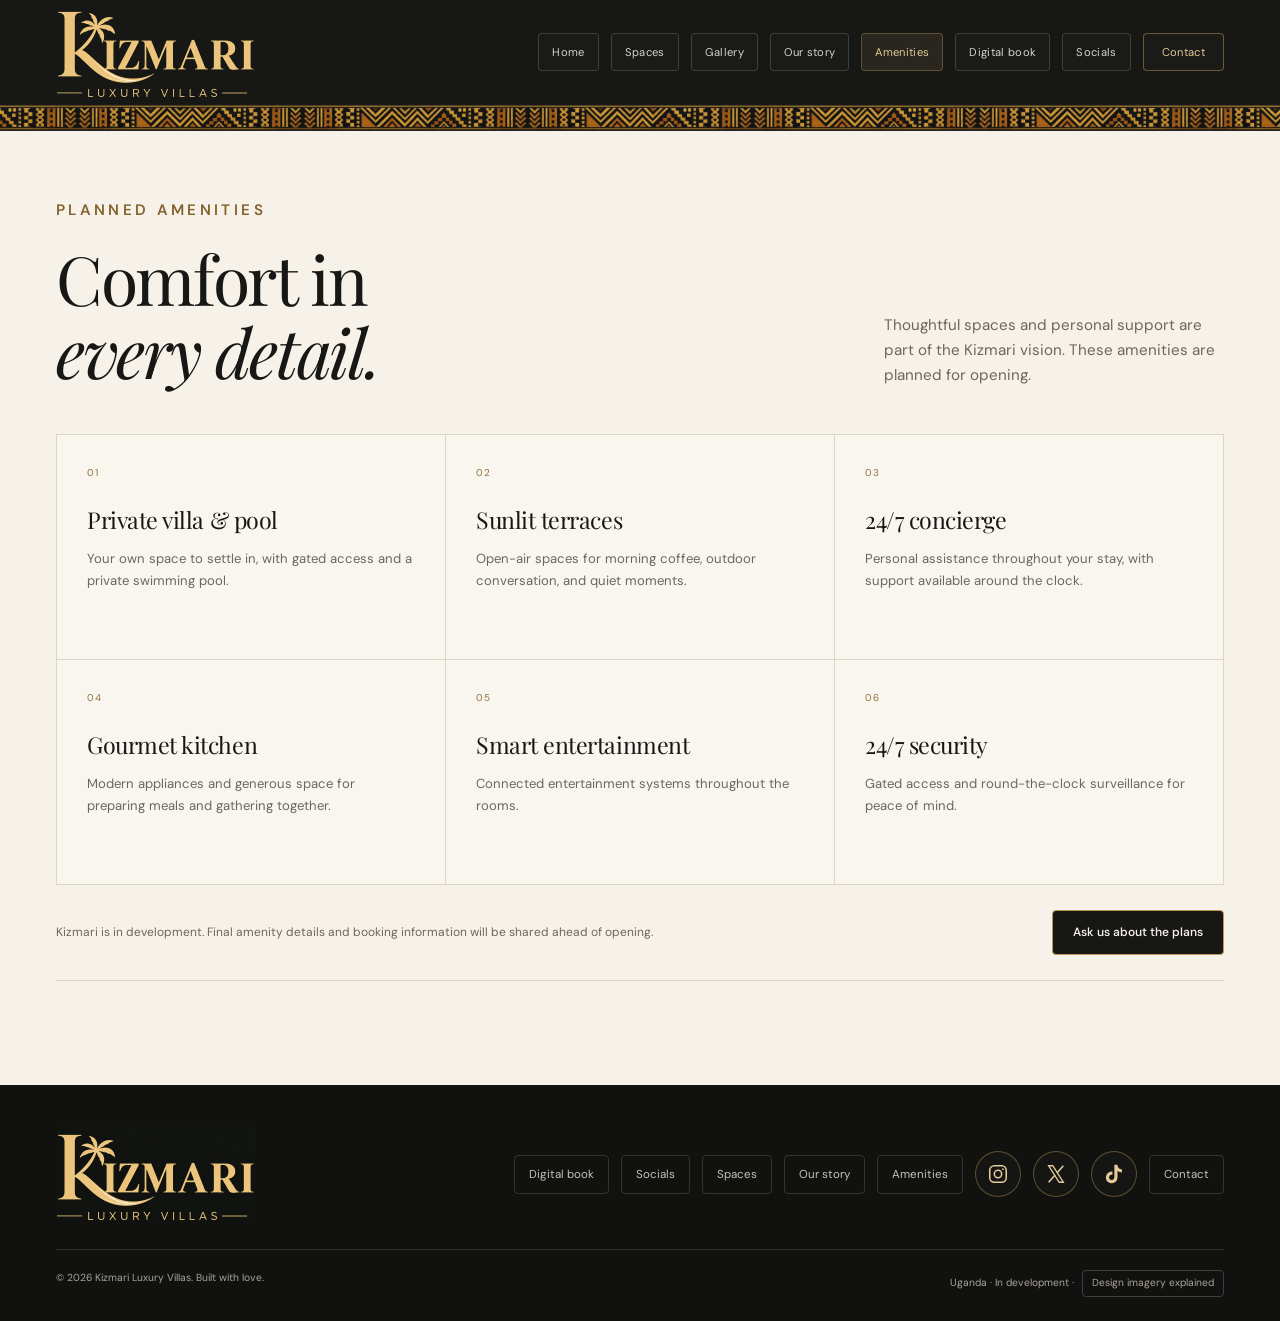
==== commit f76c05ea: "Publish Kizmari Noir digital-book sales page Add the premium book page with the approved Kizmari Afr" ====
--- a/amenities.html
+++ b/amenities.html
@@ -2,7 +2,7 @@
     <div class="wrap nav">
       <a class="brand" href="index.html" aria-label="Kizmari Luxury Villas home"><span class="official-logo"><img src="kizmari-official-logo.png" alt="Kizmari Luxury Villas" width="270" height="270"></span></a>
       <button class="menu-button" type="button" aria-controls="navigation" aria-expanded="false" id="menu-toggle">Menu +</button>
-      <nav class="nav-links" id="navigation" aria-label="Main navigation"><a href="index.html">Home</a><a href="spaces.html">Spaces</a><a href="gallery.html">Gallery</a><a href="story.html">Our story</a><a href="amenities.html" aria-current="page">Amenities</a><a href="socials.html">Socials</a><a href="contact.html" class="nav-contact">Contact</a></nav>
+      <nav class="nav-links" id="navigation" aria-label="Main navigation"><a href="index.html">Home</a><a href="spaces.html">Spaces</a><a href="gallery.html">Gallery</a><a href="story.html">Our story</a><a href="amenities.html" aria-current="page">Amenities</a><a href="christmas-book.html">Digital book</a><a href="socials.html">Socials</a><a href="contact.html" class="nav-contact">Contact</a></nav>
     </div>
     <div class="pattern" aria-hidden="true"></div>
   </header><main class="page-main" id="main"><section class="section" aria-labelledby="amenities-title"><div class="wrap"><div class="section-intro"><div><p class="eyebrow">Planned amenities</p><h1 class="page-title" id="amenities-title">Comfort in<br><em>every detail.</em></h1></div><p>Thoughtful spaces and personal support are part of the Kizmari vision. These amenities are planned for opening.</p></div><div class="amenity-grid">
@@ -12,4 +12,4 @@
 <article class="amenity"><span class="amenity-number">04</span><h2>Gourmet kitchen</h2><p>Modern appliances and generous space for preparing meals and gathering together.</p></article>
 <article class="amenity"><span class="amenity-number">05</span><h2>Smart entertainment</h2><p>Connected entertainment systems throughout the rooms.</p></article>
 <article class="amenity"><span class="amenity-number">06</span><h2>24/7 security</h2><p>Gated access and round-the-clock surveillance for peace of mind.</p></article>
-</div><div class="amenities-footer"><p>Kizmari is in development. Final amenity details and booking information will be shared ahead of opening.</p><a class="text-link" href="contact.html">Ask us about the plans </a></div></div></section></main><footer><div class="wrap"><div class="footer-top"><a class="brand" href="index.html" aria-label="Kizmari Luxury Villas home"><span class="official-logo"><img src="kizmari-official-logo.png" alt="Kizmari Luxury Villas" width="270" height="270"></span></a><nav class="footer-links" aria-label="Footer navigation"><a href="socials.html">Socials</a><a href="spaces.html">Spaces</a><a href="story.html">Our story</a><a href="amenities.html">Amenities</a><a class="social-button" href="https://www.instagram.com/kizmariluxuryvillas/" target="_blank" rel="noopener noreferrer" aria-label="Kizmari Luxury Villas on Instagram"><svg viewBox="0 0 24 24" aria-hidden="true" focusable="false"><rect x="3" y="3" width="18" height="18" rx="5" fill="none" stroke="currentColor" stroke-width="1.7"/><circle cx="12" cy="12" r="4" fill="none" stroke="currentColor" stroke-width="1.7"/><circle cx="17.4" cy="6.7" r="1" fill="currentColor"/></svg><span>Instagram</span></a><a class="social-button" href="https://x.com/KizmariLuxury" target="_blank" rel="noopener noreferrer" aria-label="Kizmari Luxury Villas on X"><svg viewBox="0 0 24 24" aria-hidden="true" focusable="false"><path d="M4 3h4.5L20 21h-4.5L4 3Z" fill="none" stroke="currentColor" stroke-width="1.5"/><path d="m20 3-7 8M4 21l7-8" fill="none" stroke="currentColor" stroke-width="1.7"/></svg><span>X</span></a><a class="social-button" href="https://www.tiktok.com/@kizmariluxuryvillas" target="_blank" rel="noopener noreferrer" aria-label="Kizmari Luxury Villas on TikTok"><svg viewBox="0 0 24 24" aria-hidden="true" focusable="false"><path fill="currentColor" d="M19.59 6.69a4.83 4.83 0 0 1-3.77-4.25V2h-3.45v13.67a2.89 2.89 0 0 1-5.2 1.74 2.89 2.89 0 0 1 2.31-4.64c.29 0 .57.04.83.13V9.4a6.29 6.29 0 0 0-.84-.05A6.34 6.34 0 0 0 3.14 15.69a6.34 6.34 0 0 0 10.86 4.44 6.3 6.3 0 0 0 1.82-4.44V8.7a8.26 8.26 0 0 0 4.83 1.55V6.81c-.36 0-.72-.04-1.06-.12Z"/></svg><span>TikTok</span></a><a href="contact.html">Contact</a></nav></div><div class="footer-bottom"><p>© <span id="copyright-year" style="display:inline">2026</span> Kizmari Luxury Villas. Built with love.</p><span>Uganda · In development · <a href="contact.html#questions">Design imagery explained</a></span></div></div></footer><script type="application/ld+json">{"@context": "https://schema.org", "@type": "Organization", "name": "Kizmari Luxury Villas", "url": "https://kizmariluxuryvillas.com/", "description": "A family villa project taking shape in Uganda.", "email": "kizmariluxuryvillas@gmail.com", "sameAs": ["https://www.instagram.com/kizmariluxuryvillas/", "https://x.com/KizmariLuxury", "https://www.tiktok.com/@kizmariluxuryvillas"]}</script></body></html>+</div><div class="amenities-footer"><p>Kizmari is in development. Final amenity details and booking information will be shared ahead of opening.</p><a class="text-link" href="contact.html">Ask us about the plans </a></div></div></section></main><footer><div class="wrap"><div class="footer-top"><a class="brand" href="index.html" aria-label="Kizmari Luxury Villas home"><span class="official-logo"><img src="kizmari-official-logo.png" alt="Kizmari Luxury Villas" width="270" height="270"></span></a><nav class="footer-links" aria-label="Footer navigation"><a href="christmas-book.html">Digital book</a><a href="socials.html">Socials</a><a href="spaces.html">Spaces</a><a href="story.html">Our story</a><a href="amenities.html">Amenities</a><a class="social-button" href="https://www.instagram.com/kizmariluxuryvillas/" target="_blank" rel="noopener noreferrer" aria-label="Kizmari Luxury Villas on Instagram"><svg viewBox="0 0 24 24" aria-hidden="true" focusable="false"><rect x="3" y="3" width="18" height="18" rx="5" fill="none" stroke="currentColor" stroke-width="1.7"/><circle cx="12" cy="12" r="4" fill="none" stroke="currentColor" stroke-width="1.7"/><circle cx="17.4" cy="6.7" r="1" fill="currentColor"/></svg><span>Instagram</span></a><a class="social-button" href="https://x.com/KizmariLuxury" target="_blank" rel="noopener noreferrer" aria-label="Kizmari Luxury Villas on X"><svg viewBox="0 0 24 24" aria-hidden="true" focusable="false"><path d="M4 3h4.5L20 21h-4.5L4 3Z" fill="none" stroke="currentColor" stroke-width="1.5"/><path d="m20 3-7 8M4 21l7-8" fill="none" stroke="currentColor" stroke-width="1.7"/></svg><span>X</span></a><a class="social-button" href="https://www.tiktok.com/@kizmariluxuryvillas" target="_blank" rel="noopener noreferrer" aria-label="Kizmari Luxury Villas on TikTok"><svg viewBox="0 0 24 24" aria-hidden="true" focusable="false"><path fill="currentColor" d="M19.59 6.69a4.83 4.83 0 0 1-3.77-4.25V2h-3.45v13.67a2.89 2.89 0 0 1-5.2 1.74 2.89 2.89 0 0 1 2.31-4.64c.29 0 .57.04.83.13V9.4a6.29 6.29 0 0 0-.84-.05A6.34 6.34 0 0 0 3.14 15.69a6.34 6.34 0 0 0 10.86 4.44 6.3 6.3 0 0 0 1.82-4.44V8.7a8.26 8.26 0 0 0 4.83 1.55V6.81c-.36 0-.72-.04-1.06-.12Z"/></svg><span>TikTok</span></a><a href="contact.html">Contact</a></nav></div><div class="footer-bottom"><p>© <span id="copyright-year" style="display:inline">2026</span> Kizmari Luxury Villas. Built with love.</p><span>Uganda · In development · <a href="contact.html#questions">Design imagery explained</a></span></div></div></footer><script type="application/ld+json">{"@context": "https://schema.org", "@type": "Organization", "name": "Kizmari Luxury Villas", "url": "https://kizmariluxuryvillas.com/", "description": "A family villa project taking shape in Uganda.", "email": "kizmariluxuryvillas@gmail.com", "sameAs": ["https://www.instagram.com/kizmariluxuryvillas/", "https://x.com/KizmariLuxury", "https://www.tiktok.com/@kizmariluxuryvillas"]}</script></body></html>
